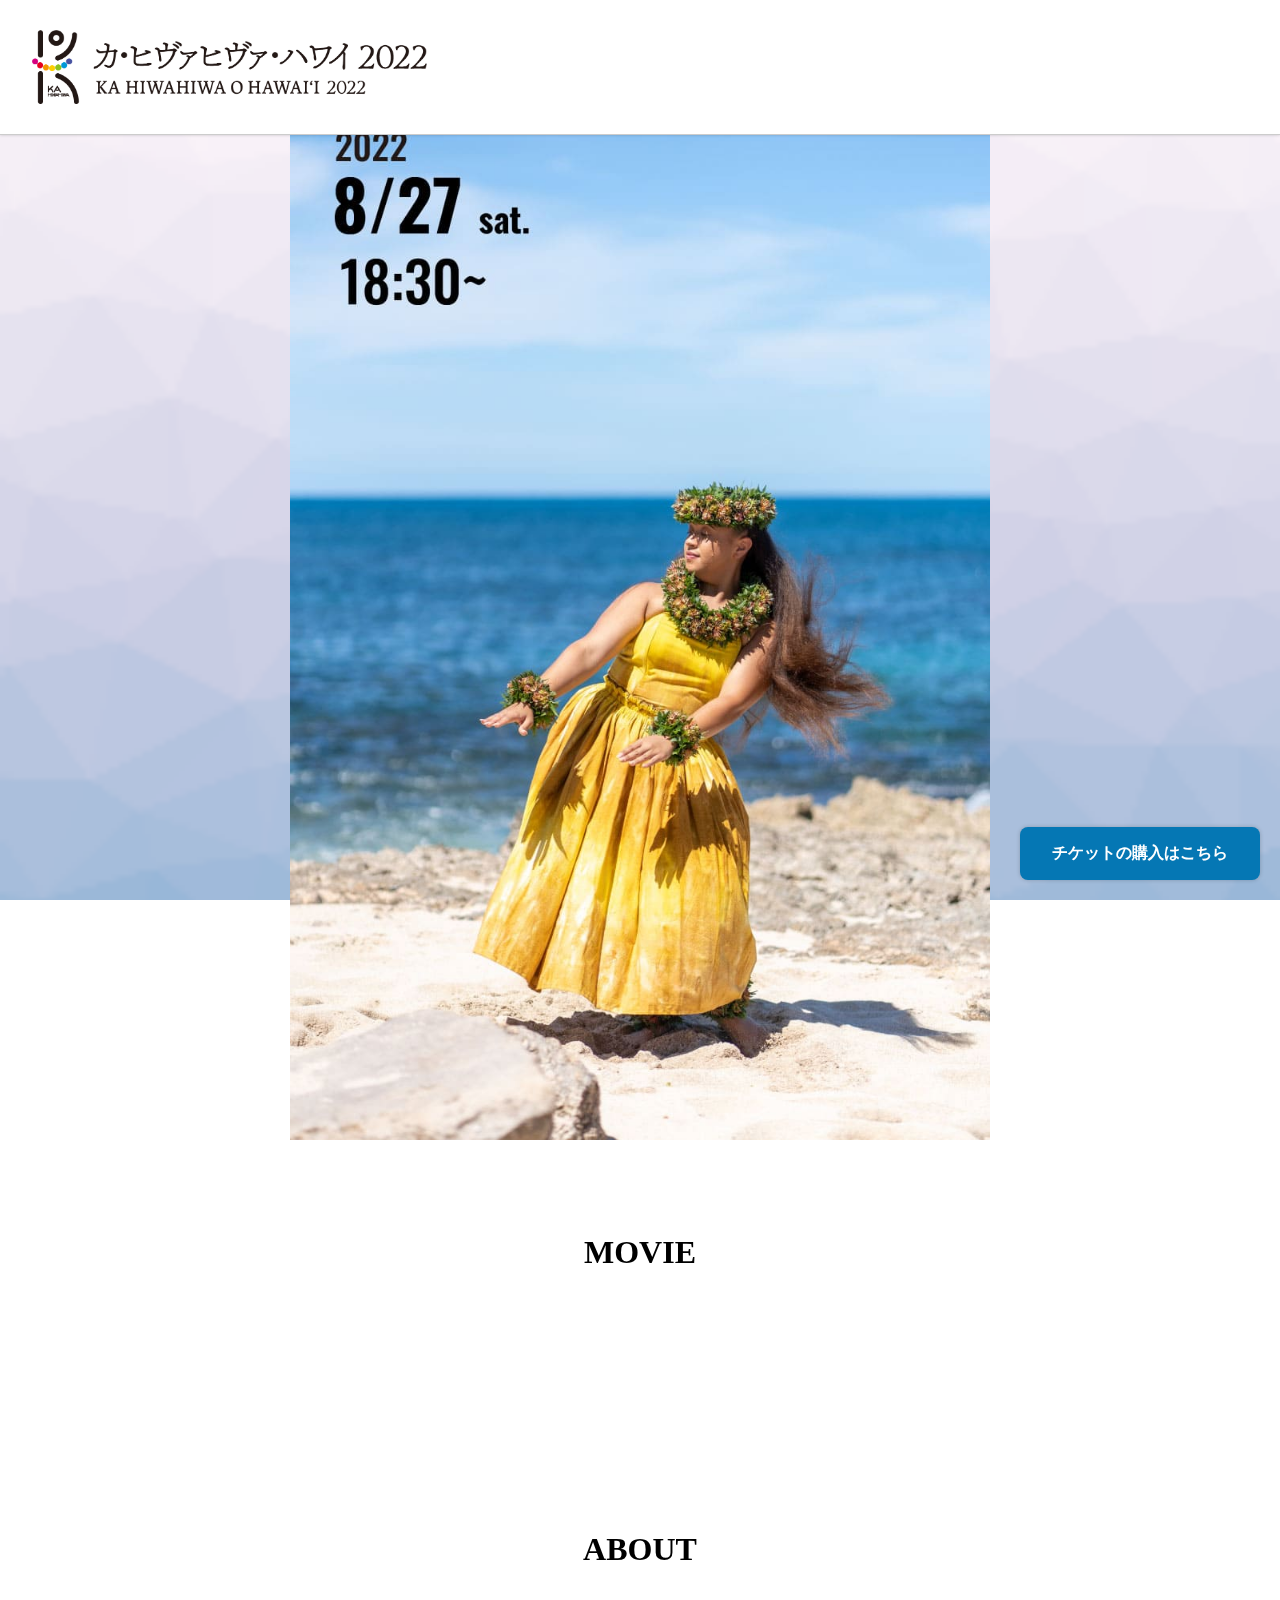
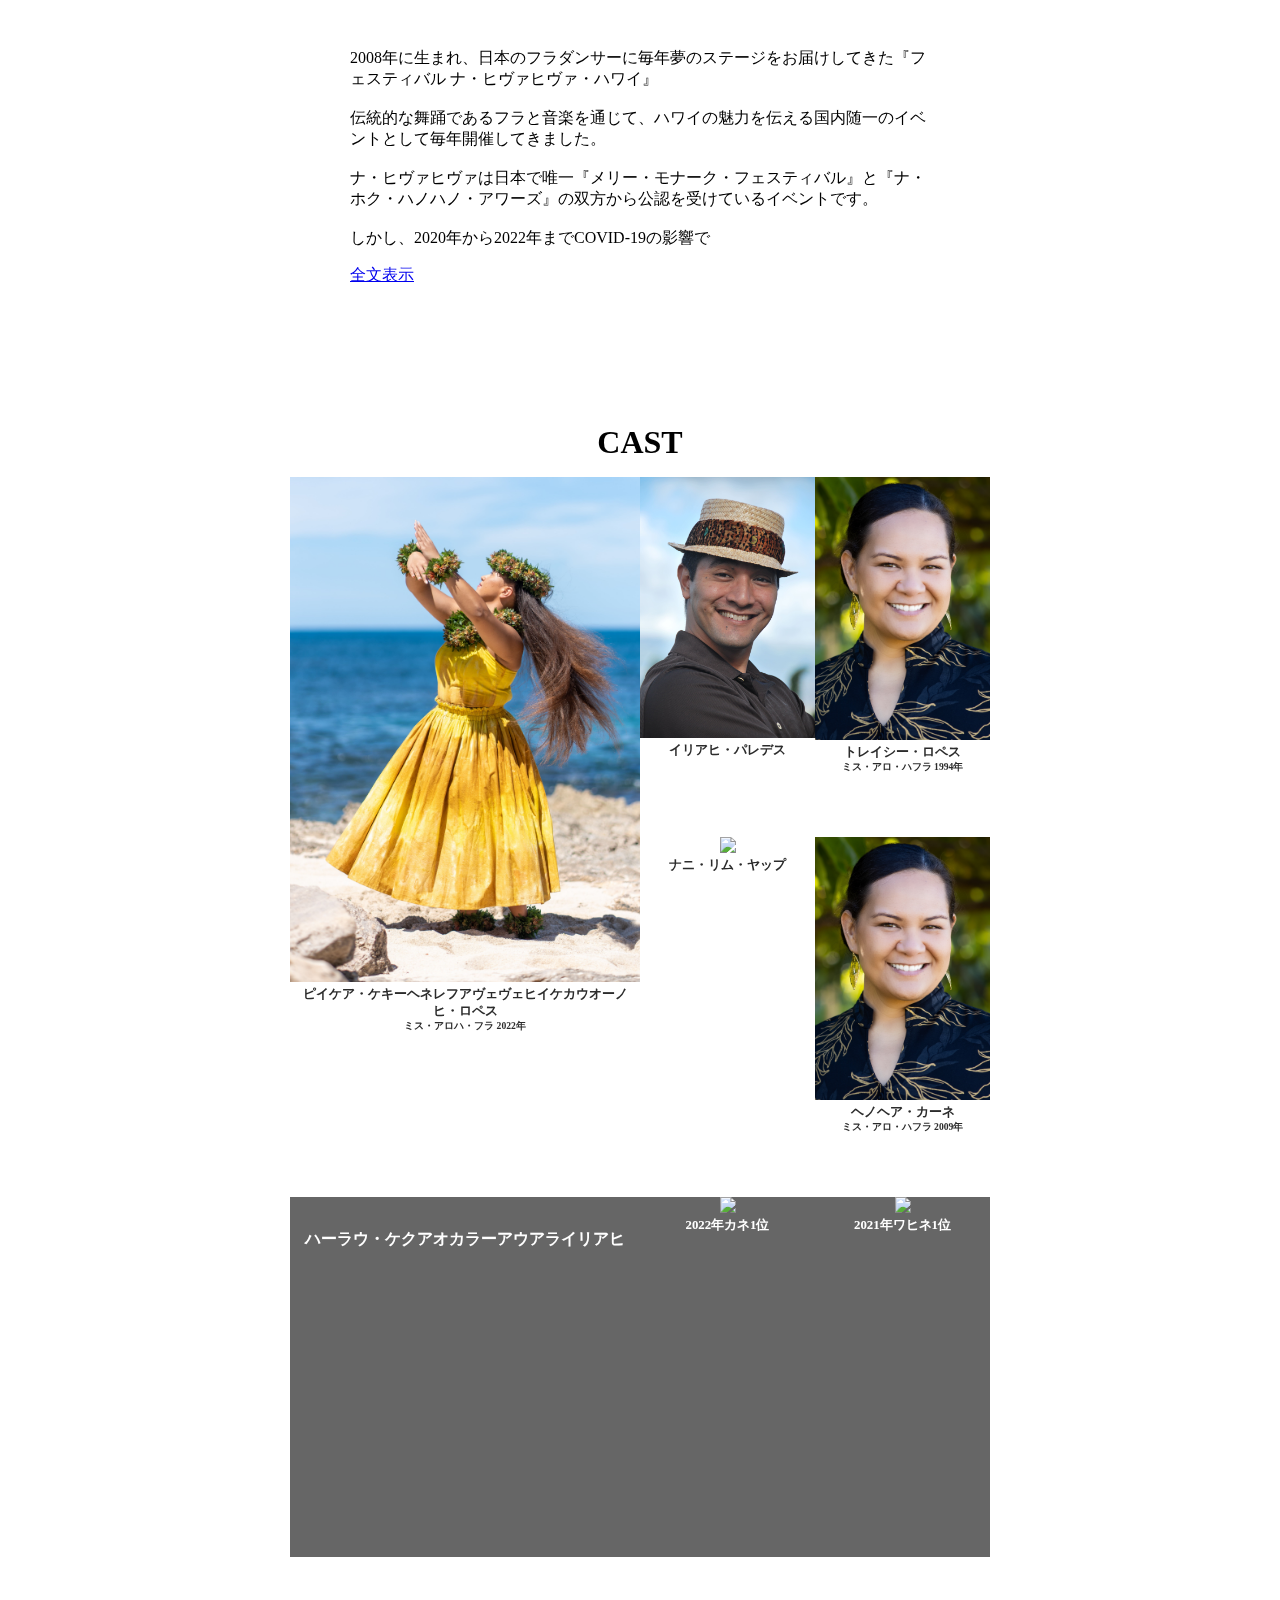
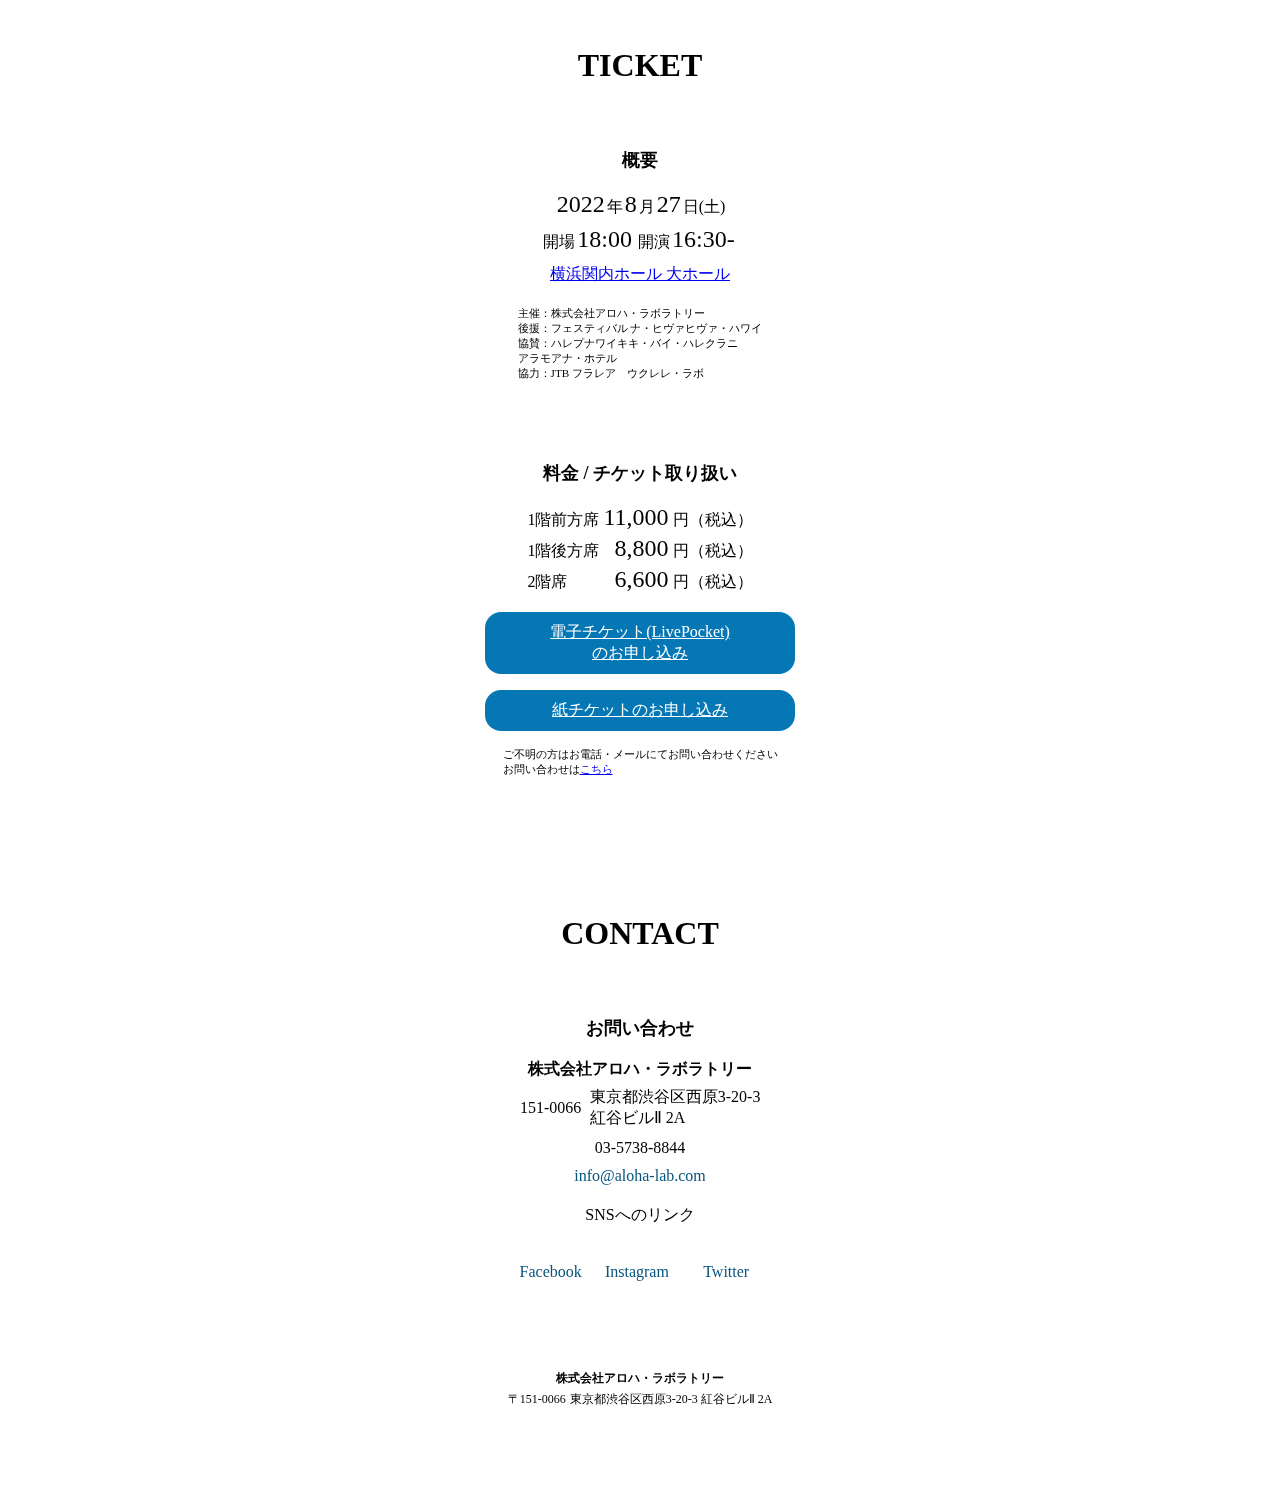
==== kahiwa/index.html @ ab41fb82 "Add files via upload" ====
<!DOCTYPE HTML>
<html>
<head>
  <title>カ・ヒヴァヒヴァ・ハワイ 2022</title>
  <meta charset="utf-8" />
  <meta name="format-detection" content="telephone=no">
  <meta name="viewport" content="width=device-width, initial-scale=1, user-scalable=no" />
  <meta name="description" content="フラファン憧れの『フェスティバル　ナ・ヒヴァヒヴァ・ハワイ』そのコンセプトを引き継いだ一夜限りのスペシャルコンサート我々はそれを「カ・ヒヴァヒヴァ・ハワイ」と呼ぶことにしました">
  <link rel="stylesheet" href="assets/css/main.css" />
  <link rel="stylesheet" href="assets/css/modaal.min.css">
  <link rel="stylesheet" href="https://fonts.googleapis.com/earlyaccess/notosansjp.css"> </head>
<body>
  <header>
    <div class="logo">
      <image src="assets/image/kahiwa-logo.gif">
    </div>
    <div class="hum" id="hum"> <i class="fa-solid fa-bars"></i> </div>
  </header>
  <div id="menu">
    <div class="menu-container move">
      <a href="#main">TOP</a>
    <a href="#section4">MOVIE</a>
    <a href="#section5">ABOUT</a>
    <a href="#section3">CAST</a>
    <a href="#section6">TICKET</a>
    <a href="#section7">CONTACT</a>
  </div>
  </div>
  <main class="main" id="main">
    <div class="ticket-button move"> <a href="#ticket">チケットの購入はこちら</a> </div>
    <section id="section1">
      <image src="assets/image/top.JPG"></image>
    </section>
    <section id="section2">
      <p>フラファン憧れの<br> 『フェスティバル　ナ・ヒヴァヒヴァ・ハワイ』<br> <br> そのコンセプトを引き継いだ<br> 一夜限りのスペシャルコンサート<br> 我々はそれを<br> 「カ・ヒヴァヒヴァ・ハワイ」<br> と呼ぶことにしました</p>
    </section>
    <section id="section4">
      <h3>MOVIE</h3>
      <div> <iframe width="95%" height="100%" margin-left="10px" margin-right="2px" src="https://www.youtube.com/embed/BTP1hJ2UKzE" title="一夜限りのスペシャルコンサート「カ・ヒヴァヒヴァ・ハワイ2022」#shorts" frameborder="0" allow="accelerometer; autoplay; clipboard-write; encrypted-media; gyroscope; picture-in-picture" allowfullscreen></iframe> </div>
    </section>
    <section id="section5">
      <h3>ABOUT</h3>
      <div class="card1">
        <p> 2008年に生まれ、日本のフラダンサーに毎年夢のステージをお届けしてきた『フェスティバル ナ・ヒヴァヒヴァ・ハワイ』<br><br> 伝統的な舞踊であるフラと音楽を通じて、ハワイの魅力を伝える国内随一のイベントとして毎年開催してきました。<br><br> ナ・ヒヴァヒヴァは日本で唯一『メリー・モナーク・フェスティバル』と『ナ・ ホク・ハノハノ・アワーズ』の双方から公認を受けているイベントです。<br><br> しかし、2020年から2022年までCOVID-19の影響で </p> <a href="#inline-5" class="inline-5">全文表示</a>
        <div id="inline-5" style="display:none;">
          <h2>カ・ヒヴァ・ヒヴァ・ハワイ2022</h2>
          <p>2008年に生まれ、日本のフラダンサーに毎年夢のステージをお届けしてきた『フェスティバル ナ・ヒヴァヒヴァ・ハワイ』<br><br> 伝統的な舞踊であるフラと音楽を通じて、ハワイの魅力を伝える国内随一のイベントとして毎年開催してきました。<br><br> ナ・ヒヴァヒヴァは日本で唯一『メリー・モナーク・フェスティバル』と『ナ・ ホク・ハノハノ・アワーズ』の双方から公認を受けているイベントです。<br><br> しかし、2020年から2022年までCOVID-19の影響で中止が決定しました。<br><br> 「このまま日本でハワイの文化を楽しむ機会をなくすわけにはいかない―――」<br><br> そんな想いで、2022年、ナ・ヒヴァヒヴァのコンセプトを引き継いだ一夜限りの スペシャルコンサート「カ・ヒヴァヒヴァ・ハワイ」を開催する運びとなりました。<br><br> “Hiwahiwa”は、ハワイ語で「尊敬されている」「最愛の」「高く評価されている 」といった意味を持ちます。<br><br> ナ・ヒヴァヒヴァでは、“Hiwahiwa“にハワイ語で複数の冠詞を表す”Nā“を合わせ 、これまで6ハーラウと2組のミュージシャンを招聘し、 3日間にわたりステージ をお送りしてきました。 一方カ・ヒヴァヒヴァでは、ハワイ語で単数冠詞として使う“Ka”を合わせ、今年 のミス・アロハ・フラを1名と、 2022年カネ1位・2021年ワヒネ1位のハーラウを 1組、ミュージシャンを1組お呼びし、一夜限りのコンサートをお届けします。<br><br> </p>
        </div>
      </div>
    </section>
    <section id="section3">
      <h3>CAST</h3>
      <div class="grid-guest">
      <div class="img-frame guest0">
        <a href="#inline-0" class="inline-0">
          <image src="assets/image/guest0.jpg"></image>
          <div class="name1">ピイケア・ケキーヘネレフアヴェヴェヒイケカウオーノヒ・ロペス</div>
          <div class="name2">ミス・アロハ・フラ 2022年</div>
        </a>
        <div id="inline-0" style="display:none;">
          <image src="assets/image/guest0.jpg"></image>
          <div class="name1" style="font-size:18px;">ピイケア・ケキーヘネレフアヴェヴェヒイケカウオーノヒ・ロペス
            <div class="name2">ミス・アロハ・フラ 2022年</div>
          </div>
          <p> 「カ・ラー・オーノヒ・マイ・オ・ハエハエ」のクムフラ、トレイシー＆ケアヴェ・ロペスの娘であり、ハワイ語の教育者である両親の娘であることを体現するかのような流暢なハワイ語をメリー・モナーク・フェスティバルで披露。ハワイ語を評価する部門では満点を獲得し、ハワイ語賞も同時受賞。生放送のインタビューでもハワイ語で答える姿が印象に残った人も多いのではないだろうか。 <br><br>両親や自身のルーツに基づいた選曲で、カヒコ・アウアナ共に素晴らしいフラを披露した。 </p>
        </div>
      </div>
      <div class="img-frame">
        <a href="#inline-1" class="inline-1">
          <image src="assets/image/guest1.jpg"></image>
          <div class="name1">イリアヒ・パレデス</div>
          <div class="name2"></div>
        </a>
        <div id="inline-1" style="display:none;">
          <image src="assets/image/guest1.jpg"></image>
          <div class="name1">イリアヒ・パレデス</div>
          <p> パレデス夫妻がマウイ島で立ち上げた「ハーラウ・ケクアオカラーアウアライリアヒ」。夫イリアヒは故オブライアン・エセルの愛弟子で、カネはオブライアン流の力強いフラを踊る。一方、妻ハウナニはケアリイ・レイシェルのアラカイだったこともあり、美しく優雅なフラがベースとなっている。 <br><br>家族全員がケイキフラコンペティションのタイトルホルダーで、夫イリアヒはマスターケイキフラ、妻ハウナニはミスフラオナーケイキ、娘はミスケイキフラ2015、息子はマスターケイキフラ2018に輝いている。そんな夫妻が率いるハーラウということもあり、2004年の開校以降、ケイキの育成に力を入れている。そのダンサーたちが成長し、近年のメリー・モナーク・フェスティバルでの好成績を支えている。 <br><br>今回は2022年にカネ部門1位、2021年にワヒネ部門1位に輝いたダンサーたちが、カネとワヒネ合わせて8名来日。今、大注目のハーラウを日本で見られる貴重なステージである。 </p>
        </div>
      </div>
      <div class="img-frame">
        <a href="#inline-2" class="inline-2">
          <image src="assets/image/guest2.JPG"></image>
          <div class="name1">トレイシー・ロペス</div>
          <div class="name2">ミス・アロ・ハフラ 1994年</div>
          </a>
      <div id="inline-2" style="display:none;">
        <image src="assets/image/guest2.JPG"></image>
        <div class="name1">トレイシー・ロペス
          <div class="name2">ミス・アロ・ハフラ 1994年</div>
        </div>
        <p> ロペス夫妻が2005年に開いたハーラウ「カ・ラー・オーノヒ・マイ・オ・ハエハエ」。妻のトレイシーは有名な歌手キャレン・ケアヴェハワイの娘で、幼少から故オブライエン・エセルに師事し、1994年にはミス・アロハ・フラに選ばれた。大学ではハワイ語を学び、そこで出会ったケアヴェと結婚。夫のケアヴェ・ロペスはハワイ語の教育者で、大学で教鞭をとっており、多くのミュージシャンやクムフラの知識のよりどころとなっている。 <br><br>そんなハワイ語に精通した夫妻が率いるハーラウは、確かなハワイ語の基盤と伝統的なフラスタイルが評価され、これまで何度もメリー・モナーク・フェスティバルでの受賞経験を誇る。2014年にはハーラウ初のミス・アロハ・フラを輩出し、2017年には総合優勝に輝いている。『ナ・ヒヴァヒヴァ・ハワイ』にも幾度となく出演している。 <br><br>今年は二人の娘、ピイケア・ロペスがソリストとしてメリー・モナーク・フェスティバルに出場し、ミス・アロハ・フラ2022の栄光に輝きました。カ・ヒヴァヒヴァ・ハワイが初めてのミス・アロハ・フラとしての来日となり、両親から受け継いだ高いハワイ語能力から生み出されるチャントは必聴。クム　トレイシー＆ケアヴェ・ロペスに師事する日本の生徒たちと一緒に貴重なステージをお送りします。 </p>
      </div>
      </div>
      <div class="img-frame">
        <a href="#inline-3" class="inline-3">
          <image src="assets/image/guest3.jpg"></image>
          <div class="name1">ナニ・リム・ヤップ</div>
          <div class="name2"></div>
      </a>
      <div id="inline-3" style="display:none;">
        <image src="assets/image/guest3.jpg"></image>
        <div class="name1">ナニ・リム・ヤップ</div>
        <div class="name2"></div>
        <p> 姉のレイアロハ・リム・アミナと長く率いてきたハーラウ「ナーレイ・オ・カホロクー」。メリー・モナーク・フェスティバルでもホロクードレスを見にまとい数々のパフォーマンスで聴衆を魅了してきたが、2015年に息子マナオラの名を冠した新しいハーラウ「ハーラウ・マナオラ」を立ち上げる。メリー・モナーク・フェスティバルにカムバックした2016年、ワヒネのカヒコ部門で見事2位に。ナ・ヒヴァヒヴァ・ハワイにも出演経験がある。 <br><br>クムフラとしてだけではなく、有名なハワイアンバンド「ザ・リム・ファミリー」の一員としても活躍しているクム・ナニ。リム・ファミリーは、ナ・ホク・ハノハノ・アワーズで数々の賞を受賞してきたほか、2012年にはナ・ホク・ハノハノ・アワーズを主催している「ハワイ・アカデミー・オブ・レコーディング・アーツ（HARA）」からハワイアン音楽に多大な影響を与えた功労を称えてライフタイム・アチーブメント・アワードも受賞している。 <br><br>フラ、音楽ともに素晴らしい活動を行ってきたクムフラでありミュージシャンでもあるナニ・リム・ヤップ。今回は日本の生徒と一緒にカヒコ・アウアナのステージをお届けする。 </p>
      </div>
      </div>
      <div class="img-frame">
        <a href="#inline-4" class="inline-4">
          <image src="assets/image/guest4.jpg"></image>
          <div class="name1">ヘノヘア・カーネ</div>
          <div class="name2">ミス・アロ・ハフラ 2009年</div>
      </a>
      <div id="inline-4" style="display:none;">
        <image src="assets/image/guest4.jpg"></image>
        <div class="name1">ヘノヘア・カーネ
          <div class="name2">ミス・アロ・ハフラ 2009年</div>
        </div>
        <p> ミュージシャンとして世界的に有名なケアリイ・レイシェル。2009年に初めてメリー・モナーク・フェスティバルに出場したケアリイのハーラウ「ハーラウ・ケアラオカマイレ」は、それから3年連続で出場し、2人のミス・アロハ・フラを輩出。 <br><br>ケアラオカマイレ初のミス・アロハ・フラとなったのが、2009年に出場したチェリッサ・ヘノヘアナープアイカヴァオケレ・カーネである。その後もハーラウの中心で活躍してきた彼女は、2020年8月にクム　ケアリイからウニキを受け、ハーラウを継承した。 <br><br>現在は結婚して3児の母として子育てをしながら、カメハメハ・スクールのマウイ校で教師としても活躍中。ハワイ語とハワイ文化を後世に伝えることが自身のクレアナ（責任）ととらえ、ハワイ語やフラのレッスンを通じて次世代の育成に力を入れている。 <br><br>日本でもクム　ケアリイのスタイルを学べるよう、「ハーラウ・ケアラオカマイレJAPAN」が開講されており、今回は日本の生徒たちとのスペシャルステージをお届けする。 </p>
      </div>
      </div>
      <h4>ハーラウ・ケクアオカラーアウアライリアヒ</h4>
      <div class="img-frame u2">
        <a href="assets/image/Kane.jpg" class="image-1">
          <image src="assets/image/Kane.jpg"></image>
          <div class="name1">2022年カネ1位</div>
          <div class="name2"></div>
          </a>
      </div>
      <div class="img-frame u2">
        <a href="assets/image/Wahine.jpg" class="image-2">
          <image src="assets/image/Wahine.jpg"></image>
          <div class="name1">2021年ワヒネ1位</div>
          <div class="name2"></div>
        </a>
      </div>
    </section>
    <section id="section6">
      <h3>TICKET</h3>
      <div class="card">
        <h4>概要</h4>
        <div class="gaiyou1">
          <div><span>2022</span>年<span>8</span>月<span>27</span>日(土)</div>
          <div>開場<span>18:00</span> 開演<span>16:30-</span></div>
          <div><a href="https://goo.gl/maps/o4xx4JHGFodyCTcj7">横浜関内ホール 大ホール</a></div>
        </div>
        <div class="gaiyou2" id="ticket">
          <div>主催：株式会社アロハ・ラボラトリー<br> 後援：フェスティバル ナ・ヒヴァヒヴァ・ハワイ<br> 協賛：ハレプナワイキキ・バイ・ハレクラニ<br>アラモアナ・ホテル<br> 協力：JTB フラレア　ウクレレ・ラボ </div>
        </div>
      </div>
      <div class="card">
        <h4>料金 / チケット取り扱い</h4>
        <table class="ticet-table">
          <tr>
            <td>1階前方席</td>
            <td>11,000</td>
            <td>円（税込）</td>
          </tr>
          <tr>
            <td>1階後方席</td>
            <td>8,800</td>
            <td>円（税込）</td>
          </tr>
          <tr>
            <td>2階席</td>
            <td>6,600</td>
            <td>円（税込）</td>
          </tr>
        </table>
        <div class="button003"> <a href="//t.livepocket.jp/e/kahiwa2022">電子チケット(LivePocket)<br>のお申し込み</a> </div>
        <div class="button003"> <a href="https://forms.gle/NgrTXV83oKqi4dLr9">紙チケットのお申し込み</a> </div>
        <div class="ticket-syousai">ご不明の方はお電話・メールにてお問い合わせください<br> お問い合わせは<a href="#contact">こちら</a><br> </div>
      </div>
    </section>
    <section id="section7">
      <h3>CONTACT</h3>
      <div class="card">
        <h4>お問い合わせ</h4>
        <table class="info-table">
          <th colspan="3"> 株式会社アロハ・ラボラトリー </th>
          <tr>
            <td>151-0066</td>
            <td colspan="2" style="text-align:left;">東京都渋谷区西原3-20-3<br>紅谷ビルⅡ 2A</td>
          </tr>
          <tr>
            <td colspan="3">03-5738-8844</td>
          </tr>
          <tr>
            <td colspan="3"><a href="mailto:info&#64;aloha-lab.com">info@aloha-lab.com</a></td>
          </tr>
          <tr>
            <td colspan="3"></td>
          </tr>
          <tr>
            <td colspan="3">SNSへのリンク</td>
          </tr>
          <tr>
            <td><a href="https://www.facebook.com/nahiwa/"><i class="fa-brands fa-facebook bigger"></i><br>Facebook</a></td>
            <td><a href="https://www.instagram.com/nahiwahawaii/"><i class="fa-brands fa-instagram bigger"></i><br>Instagram</a></td>
            <td><a href="https://twitter.com/nahiwahiwa"><i class="fa-brands fa-twitter bigger"></i><br>Twitter</a></td>
          </tr>
        </table>
      </div>
    </section>
  </main>
  <footer>
    <table>
      <th colspan="3">株式会社アロハ・ラボラトリー</th>
      <tr>
        <td colspan="1">〒151-0066</td>
        <td colspan="2">東京都渋谷区西原3-20-3 紅谷ビルⅡ 2A</td>
      </tr>
      </div>
  </footer>
  <script src="https://code.jquery.com/jquery-3.5.1.min.js"></script>
  <script src="https://kit.fontawesome.com/8879e6cf37.js" crossorigin="anonymous"></script>
  <script src="assets/js/modaal.min.js" type="text/javascript"></script>
  <script src="assets/js/main.js"></script>
</body>
</html>
---- kahiwa/assets/css/main.css ----
.visi{
	display:block !important;
	position: fixed;
	opacity:1 !important;
	top:0;
	left:0;
	width: 100vw;
	height:100vh;
	box-sizing: border-box;
	margin:10vh 0 0;
	background-color:rgba(0, 0, 0, .6);
	z-index:3;
	animation-name: menu-open ;
	animation-duration: .4s;
}

@keyframes menu-open{
	0%{
		opacity: 0;
		transform: translate(0, -30px);
		transform:scale(1.01);
	}
	100%{
	}
}
.menu-container{
	width:100%;
	height:auto;
	background-color: #fff;
	padding:8px 0;
}
#menu{
	display:none;
	opacity:0;
}
.visi a{
	box-sizing: border-box;
	display: block;
	width:calc(100% - 32px);
	padding:14px 16px;
	font-size:18px;
	text-decoration: none;
	color: #000000;
	font-weight: 600;
	margin:0 16px;
	box-sizing: border-box;
}
.visi a:nth-child(n+2){
	border-top:1px solid #eee;
}
body{
	margin: 0;
	padding: 0;
	font-size: 14px;
	font-family:'Noto Sans JP';
	width:100%;
	overflow-x: hidden;
}
header{
	position: fixed;
	top:0;
	width:100%;
	padding:0 32px;
	background-color: #fff;
	box-sizing: border-box;
	display: flex;
	align-items: center;
	justify-content: space-between;
	box-shadow:  0px 0px 3px 0px rgba(0,0,0,0.2);
	z-index: 4;
	border-bottom:1px solid rgba(0, 0, 0, .2);
	height:10vh;
}
.logo{
	height:55%;
}
.logo img{
	max-width:100%;
	max-height: 100%;
}
.hum{
	font-size:3.5vh;
}
.main:before{
    position:fixed;
    top:0;
    left:0;
    z-index:-1;
    width:100%;
    height:100vh;
    background:url("bg.png") no-repeat;
    -webkit-background-size:cover;
    background-size:cover;
    content:"";
}
div{
	overflow:hidden;
	box-sizing: border-box;
}
section{
	overflow: hidden;
}
h3{
	width:100%;
	text-align: center;
	font-size: 32px;
	margin:0;
	padding:10vh 0 16px;
}
main{
	padding-top:10vh;
}
#section1{
	width:100%;
	height:90vh;
}
#section1 img{
	width:100%;
}
#section2{
	position: fixed;
	display: table;
	top:-1000vh;
	left:0;
	width:0;
	height:0;
	opacity:0;
	background-color: #EBEBEB;
	animation-name: opening ;
	animation-duration: 5s;
	z-index:10;
}
#section2 p{
	height:100%;
	text-align: center;
	vertical-align: middle;
	font-size:16px;
	display:table-cell;
}

#section4 div{
	width: 100%;
	height:80%;
	padding-left: 10px;
	padding-right: 2px;
	text-align: center;
}

@keyframes opening{
	0%{
		background-color: #EBEBEB;
		top:0;
		opacity:1;
		width:100vw;
		height:100vh;
		color:#00000000;
	}
	20%{
		top:0;
		opacity:1;
		width:100vw;
		height:100vh;
		color:#00000000;

	}
	60%{
		top:0;
		opacity:1;
		width:100vw;
		height:100vh;
		color:#000000;
	}
	70%{
		top:0;
		opacity:1;
		width:100vw;
		height:100vh;
		color:#000000;
	}
	100%{
		background-color: #EBEBEB;
		top:0;
		opacity:0;
		width:100vw;
		height:100vh;
	}
}
#section3{
	width:100%;
	margin:auto;
}
.grid-guest{
	display: grid;
	grid-template-columns: 50% 50%;
}
.guest0{
	grid-column-start: 1;
	grid-column-end: 3;
}
#section3 h4{
	grid-column-start: 1;
	grid-column-end: 3;
	text-align: center;
	background: rgba(0,0,0,.6);
	color:#fff;
	font-size:1.2rempx;
	margin:0;
	padding:32px 0 8px;
}
#section3 .img-frame{
	width:100%;
	text-align: center;
	min-height:40vh;
	padding:0 0 32px;
	background-color: rgba(255, 255, 255, .6);
	overflow: hidden;
}
.u2 {
	background-color: rgba(0,0,0, .6) !important;
}
.u2 .name1{
	
	color:#FFF !important;
}
.guest0{
	width:100%;
}
#section3 img{
	width:100%;
	height:65vw;
	object-fit:cover ;
	object-position: 50% 0;
}
.img-frame .name1{
	padding:0 8px;
	font-size:.8rem;
}
.img-frame .name2{
	font-size:.6rem;
}
#section3 .img-frame , #section3 .img-frame a{
	text-decoration: none;
	color:#2c2c2c;
	font-weight: 600;
}
.modaal-container{
	background-color: #EBEBEB !important;
}
.modaal-container img{
	width:calc(100% + 60px);
	position: relative;
	margin-top:-30px;
	margin-left:-30px;
}
.modaal-container .name1{
	position: relative;
	width:calc(100% + 60px);
	height:200px;
	padding:124px 32px 0;
	text-align: right;
	background:linear-gradient(to bottom, #ffffff00, rgba(0, 0, 0, 1));
	margin-left:-30px;
	margin-top: -200px;
	color: #FFF;
	overflow: hidden;
	font-size: 32px;
	font-weight: bold;
}
.modaal-container .name2{
	font-size:.8rem;
}
.modaal-container p{
	margin-top:32px;
	line-height: 1.8rem;
}

.button003{
	margin:16px auto; 
	z-index: 1;
}
.button003 a {
    background: #0577B4;
    border-radius: 16px;
    display: flex;
    justify-content: space-around;
    align-items: center;
    margin: 0 auto;
    max-width: 260px;
    padding: 10px 25px;
    color: #ffffff;
    transition: 0.3s ease-in-out;
    font-weight: 500;
	text-align: center;
}
.button003 a:hover {
    background: #313131;
    color: #FFF;
}
.ticket-button{
	position: fixed;
	background-color: #0577B4;
	bottom:20px;
	right:20px;
	border-radius: 8px;
	box-shadow:  0px 0px 4px 0px rgba(0,0,0,0.2);
	z-index:2;
}
.ticket-button a{
	display: inline-block;
	padding:16px 32px; 
	color: #ffffff;
	font-weight:bold;
	text-decoration: none;
}


#section6{
	height:auto;
}
.card{
	width:85%;
	height:auto;
	margin:16px auto;
	padding:32px;
	border-radius: 32px;
	background-color:rgba(255, 255, 255, 0.6);
}
.hid{
	display:none;
}
.card1{
	width:92%;
	height:auto;
	margin:16px auto;
	padding:32px;
	border-radius: 32px;
	background-color:rgba(255, 255, 255, 0.6);
}
#more-button, #close-button{
	width:50%;
	padding:10px 25px;
	text-align: center;
	margin:8px auto;
	background-color: #0577B4;
	color:white;
	border-radius: 16px;
	text-decoration: underline;
	font-weight: bold;
}
.card h4{
	text-align: center;
	margin:0 0 16px 0;
	font-size:18px;
}
.gaiyou1{
	text-align: center;
	font-size:16px;
	margin:16px 0;
	line-height: 32px;
}
.gaiyou1 span{
	font-size:1.5rem;
	padding:0 2px;
}
.gaiyou2{
	margin:0 auto;
	width:fit-content;
	display:block;
	font-size:0.7rem;
}
.card table{
	margin:16px auto;
}
.ticet-table tr td:nth-of-type(2){
	font-size: 1.5rem;
	text-align: right;
}
td{
	vertical-align: bottom;
}
.ticket-syousai{
	margin:0 auto;
	width:fit-content;
	display:block;
	font-size:0.7rem;
}
.info-table tr td{
	padding:4px 3px;
} 
.info-table tr td{
	text-align: center;
	vertical-align: middle;
}
.info-table a{
	color:#07547e;
	text-decoration: none;
}
footer{
	width: 100vw;
	font-size: 12px;
	padding:16px 16px 80px;
	box-sizing: border-box;
	text-align: center;
	background-color: rgba(255, 255, 255, .6);
}
footer table{
	margin:auto;
}
.bigger{
	font-size:1.5rem;
}
@media screen and (min-width:700px) {
	header{
		height:15vh;
	}
	main{
		max-width:700px;
		margin:auto;
		font-size:16px;
	}
	#section3 img {
    height: auto;
	}
	.grid-guest{
		grid-template-columns:25% 25% 25% 25%;
	}
	.guest0{
		grid-row-start: 1;
		grid-row-end: 3;
	}
	#section1{
		height:auto;
	}
	.modaal-container{
		max-width:600px !important;
		margin:auto !important;
	}
	
}
---- kahiwa/assets/css/modaal.min.css ----
/*!
	Modaal - accessible modals - v0.4.4
	by Humaan, for all humans.
	http://humaan.com
 */.modaal-noscroll{overflow:hidden}.modaal-accessible-hide{position:absolute!important;clip:rect(1px 1px 1px 1px);clip:rect(1px,1px,1px,1px);padding:0!important;border:0!important;height:1px!important;width:1px!important;overflow:hidden}.modaal-overlay{position:fixed;top:0;left:0;width:100%;height:100%;z-index:999;opacity:0}.modaal-wrapper{display:block;position:fixed;top:0;left:0;width:100%;height:100%;z-index:9999;overflow:auto;opacity:1;box-sizing:border-box;-webkit-overflow-scrolling:touch;-webkit-transition:all .3s ease-in-out;transition:all .3s ease-in-out}.modaal-wrapper *{box-sizing:border-box;-webkit-font-smoothing:antialiased;-moz-osx-font-smoothing:grayscale;-webkit-backface-visibility:hidden}.modaal-wrapper .modaal-close{border:none;background:0 0;padding:0;-webkit-appearance:none}.modaal-wrapper.modaal-start_none{display:none;opacity:1}.modaal-wrapper.modaal-start_fade{opacity:0}.modaal-wrapper [tabindex="0"]{outline:0!important}.modaal-wrapper.modaal-fullscreen{overflow:hidden}.modaal-outer-wrapper{display:table;position:relative;width:100%;height:100%}.modaal-fullscreen .modaal-outer-wrapper{display:block}.modaal-inner-wrapper{display:table-cell;width:100%;height:100%;position:relative;vertical-align:middle;text-align:center;padding:80px 25px}.modaal-fullscreen .modaal-inner-wrapper{padding:0;display:block;vertical-align:top}.modaal-container{position:relative;display:inline-block;width:100%;margin:auto;text-align:left;color:#000;max-width:1000px;border-radius:0;background:#fff;box-shadow:0 4px 15px rgba(0,0,0,.2);cursor:auto}.modaal-container.is_loading{height:100px;width:100px;overflow:hidden}.modaal-fullscreen .modaal-container{max-width:none;height:100%;overflow:auto}.modaal-close{position:fixed;right:20px;top:20px;color:#fff;cursor:pointer;opacity:1;width:50px;height:50px;background:rgba(0,0,0,0);border-radius:100%;-webkit-transition:all .2s ease-in-out;transition:all .2s ease-in-out}.modaal-close:focus,.modaal-close:hover{outline:0;background:#fff}.modaal-close:focus:after,.modaal-close:focus:before,.modaal-close:hover:after,.modaal-close:hover:before{background:#b93d0c}.modaal-close span{position:absolute!important;clip:rect(1px 1px 1px 1px);clip:rect(1px,1px,1px,1px);padding:0!important;border:0!important;height:1px!important;width:1px!important;overflow:hidden}.modaal-close:after,.modaal-close:before{display:block;content:" ";position:absolute;top:14px;left:23px;width:4px;height:22px;border-radius:4px;background:#fff;-webkit-transition:background .2s ease-in-out;transition:background .2s ease-in-out}.modaal-close:before{-webkit-transform:rotate(-45deg);-ms-transform:rotate(-45deg);transform:rotate(-45deg)}.modaal-close:after{-webkit-transform:rotate(45deg);-ms-transform:rotate(45deg);transform:rotate(45deg)}.modaal-fullscreen .modaal-close{background:#afb7bc;right:10px;top:10px}.modaal-content-container{padding:30px}.modaal-confirm-wrap{padding:30px 0 0;text-align:center;font-size:0}.modaal-confirm-btn{font-size:14px;display:inline-block;margin:0 10px;vertical-align:middle;cursor:pointer;border:none;background:0 0}.modaal-confirm-btn.modaal-ok{padding:10px 15px;color:#fff;background:#555;border-radius:3px;-webkit-transition:background .2s ease-in-out;transition:background .2s ease-in-out}.modaal-confirm-btn.modaal-ok:hover{background:#2f2f2f}.modaal-confirm-btn.modaal-cancel{text-decoration:underline}.modaal-confirm-btn.modaal-cancel:hover{text-decoration:none;color:#2f2f2f}.modaal-instagram .modaal-container{width:auto;background:0 0;box-shadow:none!important}.modaal-instagram .modaal-content-container{padding:0;background:0 0}.modaal-instagram .modaal-content-container>blockquote{width:1px!important;height:1px!important;opacity:0!important}.modaal-instagram iframe{opacity:0;margin:-6px!important;border-radius:0!important;width:1000px!important;max-width:800px!important;box-shadow:none!important;-webkit-animation:instaReveal 1s linear forwards;animation:instaReveal 1s linear forwards}.modaal-image .modaal-inner-wrapper{padding-left:140px;padding-right:140px}.modaal-image .modaal-container{width:auto;max-width:100%}.modaal-gallery-wrap{position:relative;color:#fff}.modaal-gallery-item{display:none}.modaal-gallery-item img{display:block}.modaal-gallery-item.is_active{display:block}.modaal-gallery-label{position:absolute;left:0;width:100%;margin:20px 0 0;font-size:18px;text-align:center;color:#fff}.modaal-gallery-label:focus{outline:0}.modaal-gallery-control{position:absolute;top:50%;-webkit-transform:translateY(-50%);-ms-transform:translateY(-50%);transform:translateY(-50%);opacity:1;cursor:pointer;color:#fff;width:50px;height:50px;background:rgba(0,0,0,0);border:none;border-radius:100%;-webkit-transition:all .2s ease-in-out;transition:all .2s ease-in-out}.modaal-gallery-control.is_hidden{opacity:0;cursor:default}.modaal-gallery-control:focus,.modaal-gallery-control:hover{outline:0;background:#fff}.modaal-gallery-control:focus:after,.modaal-gallery-control:focus:before,.modaal-gallery-control:hover:after,.modaal-gallery-control:hover:before{background:#afb7bc}.modaal-gallery-control span{position:absolute!important;clip:rect(1px 1px 1px 1px);clip:rect(1px,1px,1px,1px);padding:0!important;border:0!important;height:1px!important;width:1px!important;overflow:hidden}.modaal-gallery-control:after,.modaal-gallery-control:before{display:block;content:" ";position:absolute;top:16px;left:25px;width:4px;height:18px;border-radius:4px;background:#fff;-webkit-transition:background .2s ease-in-out;transition:background .2s ease-in-out}.modaal-gallery-control:before{margin:-5px 0 0;-webkit-transform:rotate(-45deg);-ms-transform:rotate(-45deg);transform:rotate(-45deg)}.modaal-gallery-control:after{margin:5px 0 0;-webkit-transform:rotate(45deg);-ms-transform:rotate(45deg);transform:rotate(45deg)}.modaal-gallery-next-inner{left:100%;margin-left:40px}.modaal-gallery-next-outer{right:45px}.modaal-gallery-prev:after,.modaal-gallery-prev:before{left:22px}.modaal-gallery-prev:before{margin:5px 0 0;-webkit-transform:rotate(-45deg);-ms-transform:rotate(-45deg);transform:rotate(-45deg)}.modaal-gallery-prev:after{margin:-5px 0 0;-webkit-transform:rotate(45deg);-ms-transform:rotate(45deg);transform:rotate(45deg)}.modaal-gallery-prev-inner{right:100%;margin-right:40px}.modaal-gallery-prev-outer{left:45px}.modaal-video-wrap{margin:auto 50px;position:relative}.modaal-video-container{position:relative;padding-bottom:56.25%;height:0;overflow:hidden;max-width:100%;box-shadow:0 0 10px rgba(0,0,0,.3);background:#000;max-width:1300px;margin-left:auto;margin-right:auto}.modaal-video-container embed,.modaal-video-container iframe,.modaal-video-container object{position:absolute;top:0;left:0;width:100%;height:100%}.modaal-iframe .modaal-content{width:100%;height:100%}.modaal-iframe-elem{width:100%;height:100%;display:block}.modaal-loading-spinner{background:0 0;position:absolute;width:200px;height:200px;top:50%;left:50%;margin:-100px 0 0 -100px;-webkit-transform:scale(.25);-ms-transform:scale(.25);transform:scale(.25)}.modaal-loading-spinner>div{width:24px;height:24px;margin-left:4px;margin-top:4px;position:absolute}.modaal-loading-spinner>div>div{width:100%;height:100%;border-radius:15px;background:#fff}.modaal-loading-spinner>div:nth-of-type(1)>div{-webkit-animation:modaal-loading-spinner 1s linear infinite;animation:modaal-loading-spinner 1s linear infinite;-webkit-animation-delay:0s;animation-delay:0s}.modaal-loading-spinner>div:nth-of-type(2)>div,.modaal-loading-spinner>div:nth-of-type(3)>div{-ms-animation:modaal-loading-spinner 1s linear infinite;-moz-animation:modaal-loading-spinner 1s linear infinite;-webkit-animation:modaal-loading-spinner 1s linear infinite;-o-animation:modaal-loading-spinner 1s linear infinite}.modaal-loading-spinner>div:nth-of-type(1){-ms-transform:translate(84px,84px) rotate(45deg) translate(70px,0);-webkit-transform:translate(84px,84px) rotate(45deg) translate(70px,0);transform:translate(84px,84px) rotate(45deg) translate(70px,0)}.modaal-loading-spinner>div:nth-of-type(2)>div{-webkit-animation:modaal-loading-spinner 1s linear infinite;animation:modaal-loading-spinner 1s linear infinite;-webkit-animation-delay:.12s;animation-delay:.12s}.modaal-loading-spinner>div:nth-of-type(2){-ms-transform:translate(84px,84px) rotate(90deg) translate(70px,0);-webkit-transform:translate(84px,84px) rotate(90deg) translate(70px,0);transform:translate(84px,84px) rotate(90deg) translate(70px,0)}.modaal-loading-spinner>div:nth-of-type(3)>div{-webkit-animation:modaal-loading-spinner 1s linear infinite;animation:modaal-loading-spinner 1s linear infinite;-webkit-animation-delay:.25s;animation-delay:.25s}.modaal-loading-spinner>div:nth-of-type(4)>div,.modaal-loading-spinner>div:nth-of-type(5)>div{-ms-animation:modaal-loading-spinner 1s linear infinite;-moz-animation:modaal-loading-spinner 1s linear infinite;-webkit-animation:modaal-loading-spinner 1s linear infinite;-o-animation:modaal-loading-spinner 1s linear infinite}.modaal-loading-spinner>div:nth-of-type(3){-ms-transform:translate(84px,84px) rotate(135deg) translate(70px,0);-webkit-transform:translate(84px,84px) rotate(135deg) translate(70px,0);transform:translate(84px,84px) rotate(135deg) translate(70px,0)}.modaal-loading-spinner>div:nth-of-type(4)>div{-webkit-animation:modaal-loading-spinner 1s linear infinite;animation:modaal-loading-spinner 1s linear infinite;-webkit-animation-delay:.37s;animation-delay:.37s}.modaal-loading-spinner>div:nth-of-type(4){-ms-transform:translate(84px,84px) rotate(180deg) translate(70px,0);-webkit-transform:translate(84px,84px) rotate(180deg) translate(70px,0);transform:translate(84px,84px) rotate(180deg) translate(70px,0)}.modaal-loading-spinner>div:nth-of-type(5)>div{-webkit-animation:modaal-loading-spinner 1s linear infinite;animation:modaal-loading-spinner 1s linear infinite;-webkit-animation-delay:.5s;animation-delay:.5s}.modaal-loading-spinner>div:nth-of-type(6)>div,.modaal-loading-spinner>div:nth-of-type(7)>div{-ms-animation:modaal-loading-spinner 1s linear infinite;-moz-animation:modaal-loading-spinner 1s linear infinite;-webkit-animation:modaal-loading-spinner 1s linear infinite;-o-animation:modaal-loading-spinner 1s linear infinite}.modaal-loading-spinner>div:nth-of-type(5){-ms-transform:translate(84px,84px) rotate(225deg) translate(70px,0);-webkit-transform:translate(84px,84px) rotate(225deg) translate(70px,0);transform:translate(84px,84px) rotate(225deg) translate(70px,0)}.modaal-loading-spinner>div:nth-of-type(6)>div{-webkit-animation:modaal-loading-spinner 1s linear infinite;animation:modaal-loading-spinner 1s linear infinite;-webkit-animation-delay:.62s;animation-delay:.62s}.modaal-loading-spinner>div:nth-of-type(6){-ms-transform:translate(84px,84px) rotate(270deg) translate(70px,0);-webkit-transform:translate(84px,84px) rotate(270deg) translate(70px,0);transform:translate(84px,84px) rotate(270deg) translate(70px,0)}.modaal-loading-spinner>div:nth-of-type(7)>div{-webkit-animation:modaal-loading-spinner 1s linear infinite;animation:modaal-loading-spinner 1s linear infinite;-webkit-animation-delay:.75s;animation-delay:.75s}.modaal-loading-spinner>div:nth-of-type(7){-ms-transform:translate(84px,84px) rotate(315deg) translate(70px,0);-webkit-transform:translate(84px,84px) rotate(315deg) translate(70px,0);transform:translate(84px,84px) rotate(315deg) translate(70px,0)}.modaal-loading-spinner>div:nth-of-type(8)>div{-webkit-animation:modaal-loading-spinner 1s linear infinite;animation:modaal-loading-spinner 1s linear infinite;-webkit-animation-delay:.87s;animation-delay:.87s}.modaal-loading-spinner>div:nth-of-type(8){-ms-transform:translate(84px,84px) rotate(360deg) translate(70px,0);-webkit-transform:translate(84px,84px) rotate(360deg) translate(70px,0);transform:translate(84px,84px) rotate(360deg) translate(70px,0)}@media only screen and (min-width:1400px){.modaal-video-container{padding-bottom:0;height:731px}}@media only screen and (max-width:1140px){.modaal-image .modaal-inner-wrapper{padding-left:25px;padding-right:25px}.modaal-gallery-control{top:auto;bottom:20px;-webkit-transform:none;-ms-transform:none;transform:none;background:rgba(0,0,0,.7)}.modaal-gallery-control:after,.modaal-gallery-control:before{background:#fff}.modaal-gallery-next{left:auto;right:20px}.modaal-gallery-prev{left:20px;right:auto}}@media screen and (max-width:900px){.modaal-instagram iframe{width:500px!important}}@media only screen and (max-width:600px){.modaal-instagram iframe{width:280px!important}}@media screen and (max-height:1100px){.modaal-instagram iframe{width:700px!important}}@media screen and (max-height:1000px){.modaal-inner-wrapper{padding-top:60px;padding-bottom:60px}.modaal-instagram iframe{width:600px!important}}@media screen and (max-height:900px){.modaal-instagram iframe{width:500px!important}.modaal-video-container{max-width:900px;max-height:510px}}@media only screen and (max-height:820px){.modaal-gallery-label{display:none}}@keyframes instaReveal{0%{opacity:0}100%{opacity:1}}@-webkit-keyframes instaReveal{0%{opacity:0}100%{opacity:1}}@-webkit-keyframes modaal-loading-spinner{0%{opacity:1;-ms-transform:scale(1.5);-webkit-transform:scale(1.5);transform:scale(1.5)}100%{opacity:.1;-ms-transform:scale(1);-webkit-transform:scale(1);transform:scale(1)}}@keyframes modaal-loading-spinner{0%{opacity:1;-ms-transform:scale(1.5);-webkit-transform:scale(1.5);transform:scale(1.5)}100%{opacity:.1;-ms-transform:scale(1);-webkit-transform:scale(1);transform:scale(1)}}
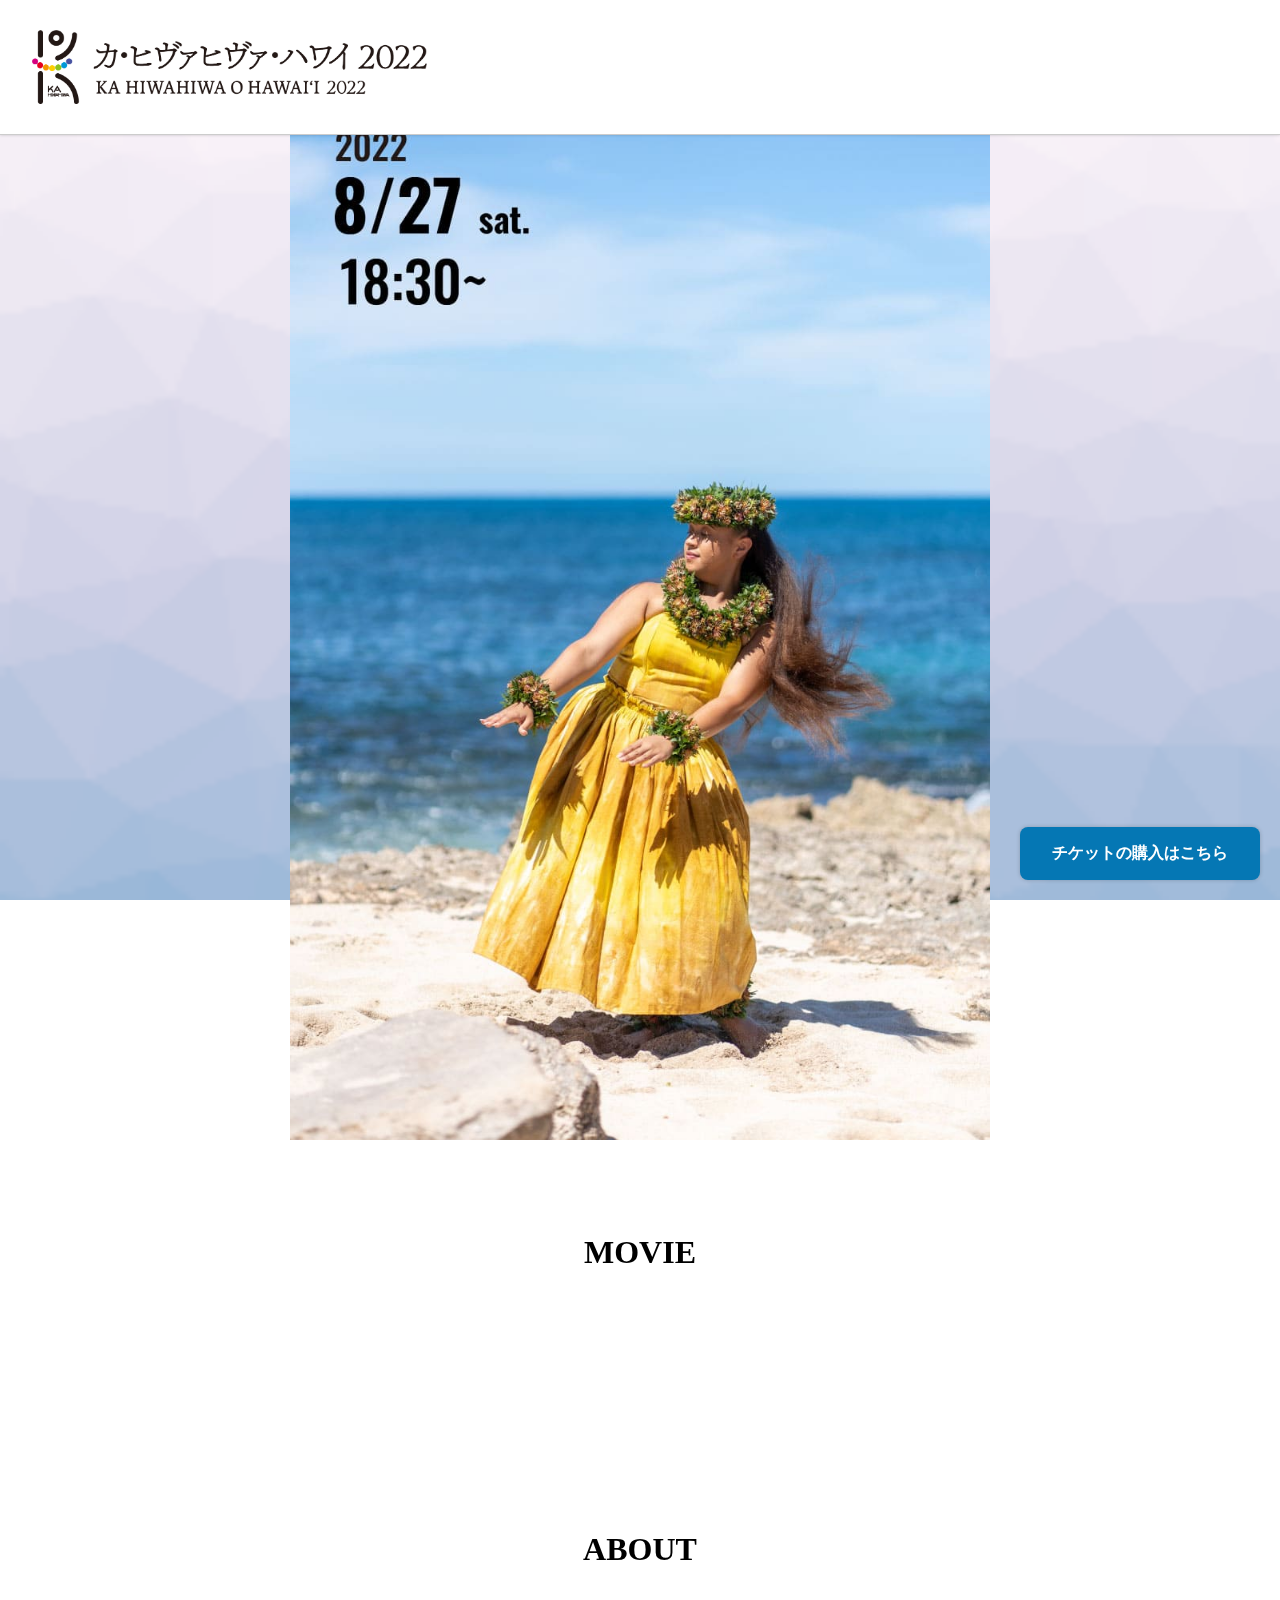
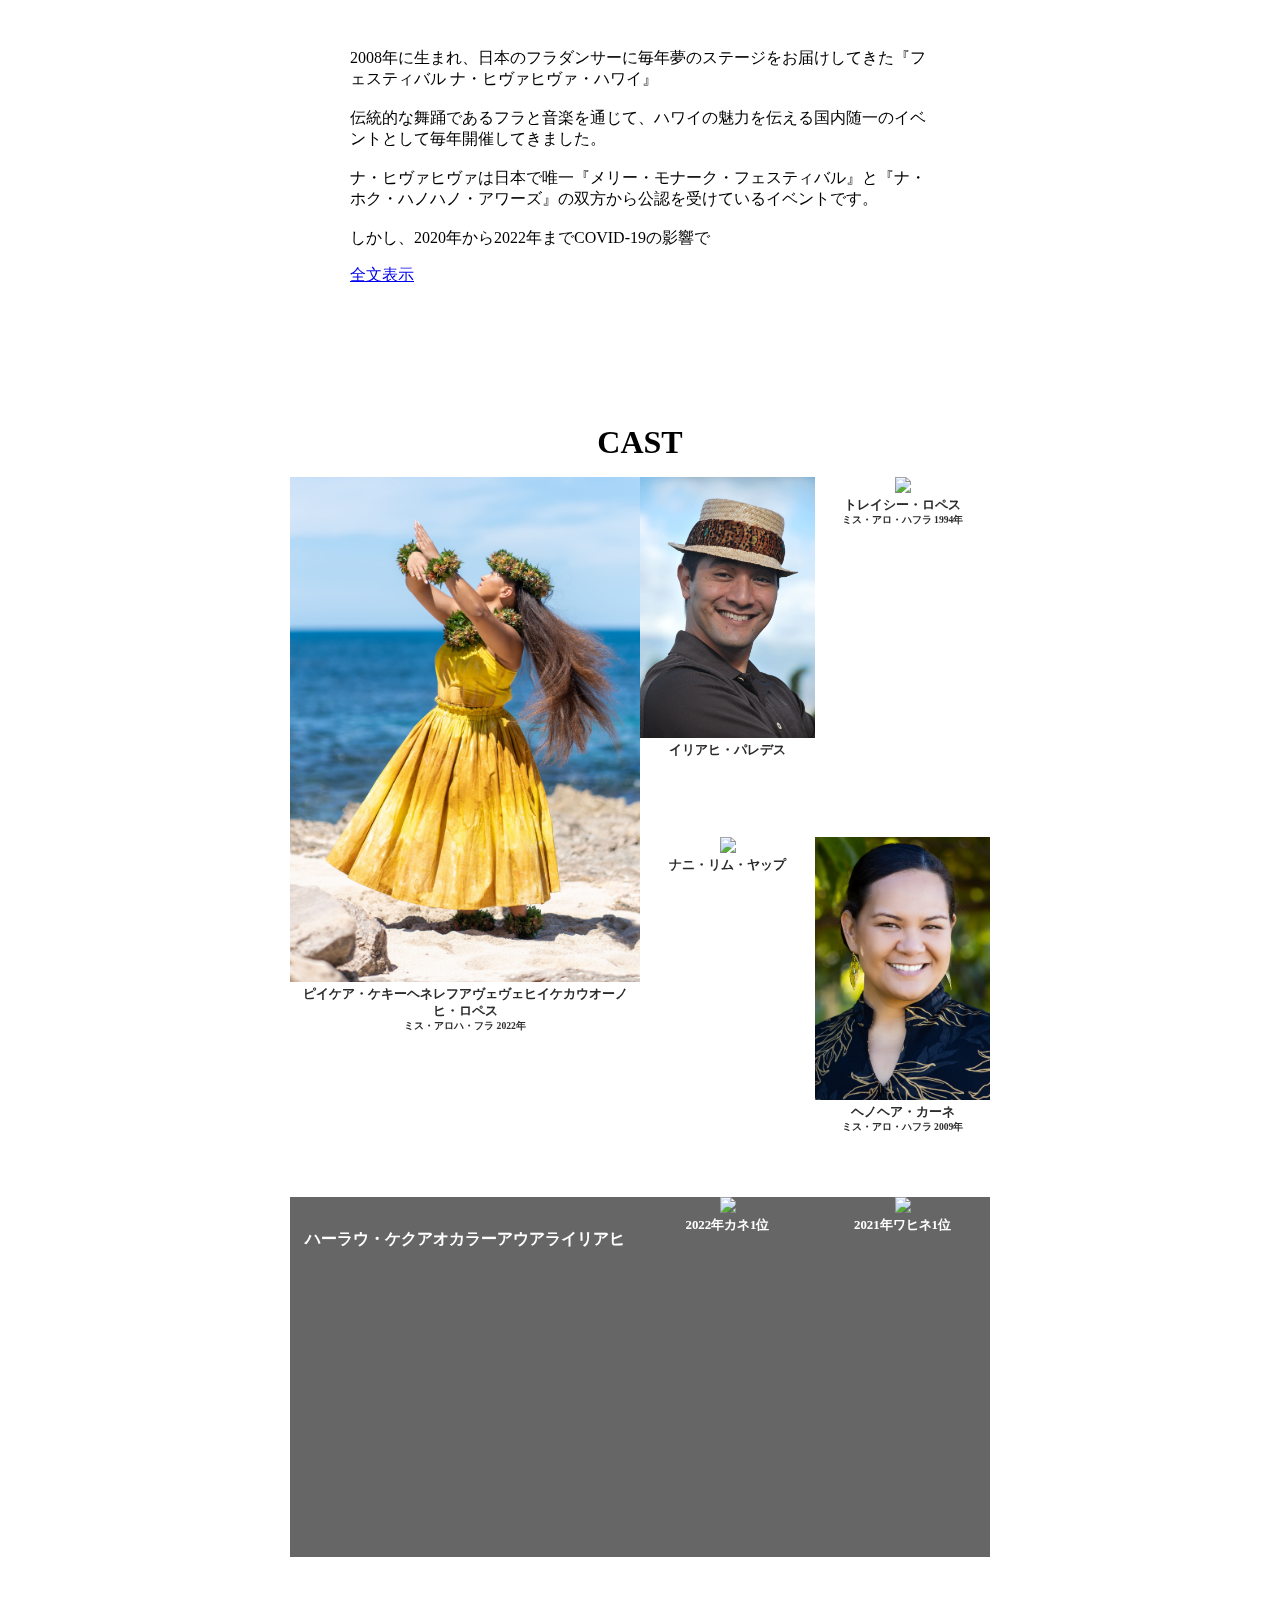
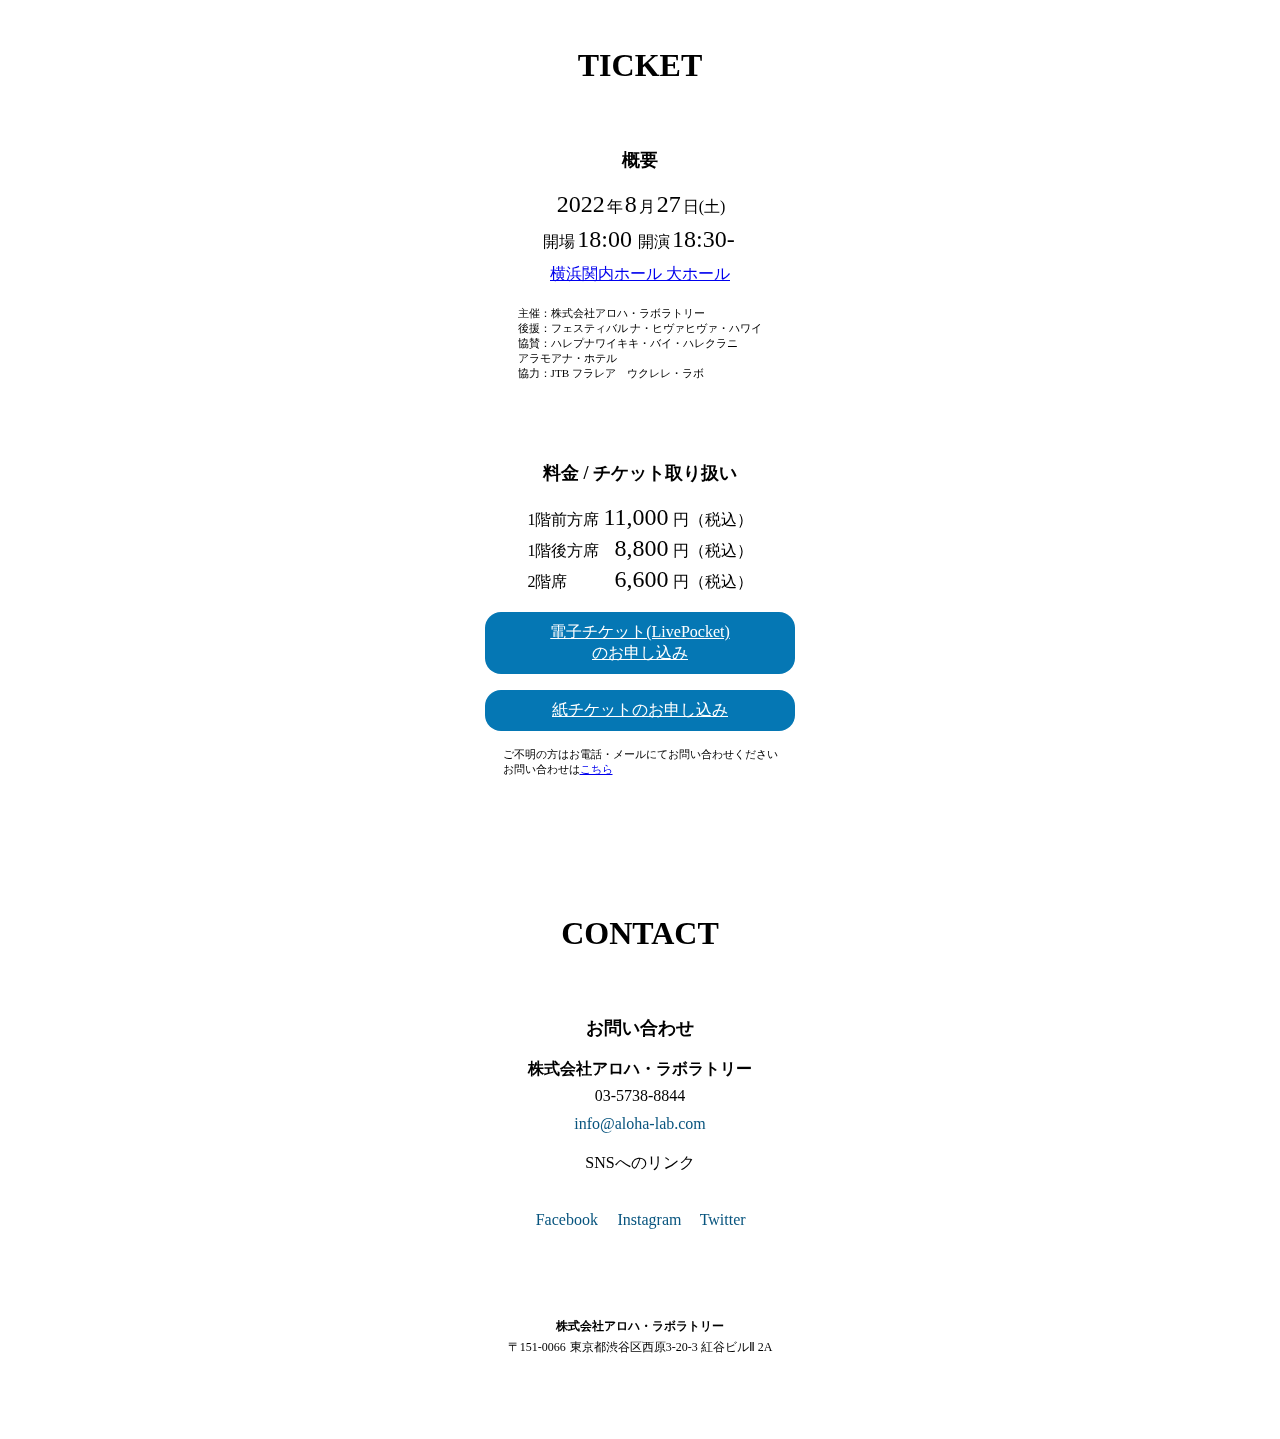
==== commit c183b7c7: "Add files via upload" ====
--- a/kahiwa/index.html
+++ b/kahiwa/index.html
@@ -84,7 +84,7 @@
           <div class="name2">ミス・アロ・ハフラ 1994年</div>
           </a>
       <div id="inline-2" style="display:none;">
-        <image src="assets/image/guest2.JPG"></image>
+        <image src="assets/image/guest2.jpg"></image>
         <div class="name1">トレイシー・ロペス
           <div class="name2">ミス・アロ・ハフラ 1994年</div>
         </div>
@@ -140,7 +140,7 @@
         <h4>概要</h4>
         <div class="gaiyou1">
           <div><span>2022</span>年<span>8</span>月<span>27</span>日(土)</div>
-          <div>開場<span>18:00</span> 開演<span>16:30-</span></div>
+          <div>開場<span>18:00</span> 開演<span>18:30-</span></div>
           <div><a href="https://goo.gl/maps/o4xx4JHGFodyCTcj7">横浜関内ホール 大ホール</a></div>
         </div>
         <div class="gaiyou2" id="ticket">
@@ -177,10 +177,6 @@
         <h4>お問い合わせ</h4>
         <table class="info-table">
           <th colspan="3"> 株式会社アロハ・ラボラトリー </th>
-          <tr>
-            <td>151-0066</td>
-            <td colspan="2" style="text-align:left;">東京都渋谷区西原3-20-3<br>紅谷ビルⅡ 2A</td>
-          </tr>
           <tr>
             <td colspan="3">03-5738-8844</td>
           </tr>
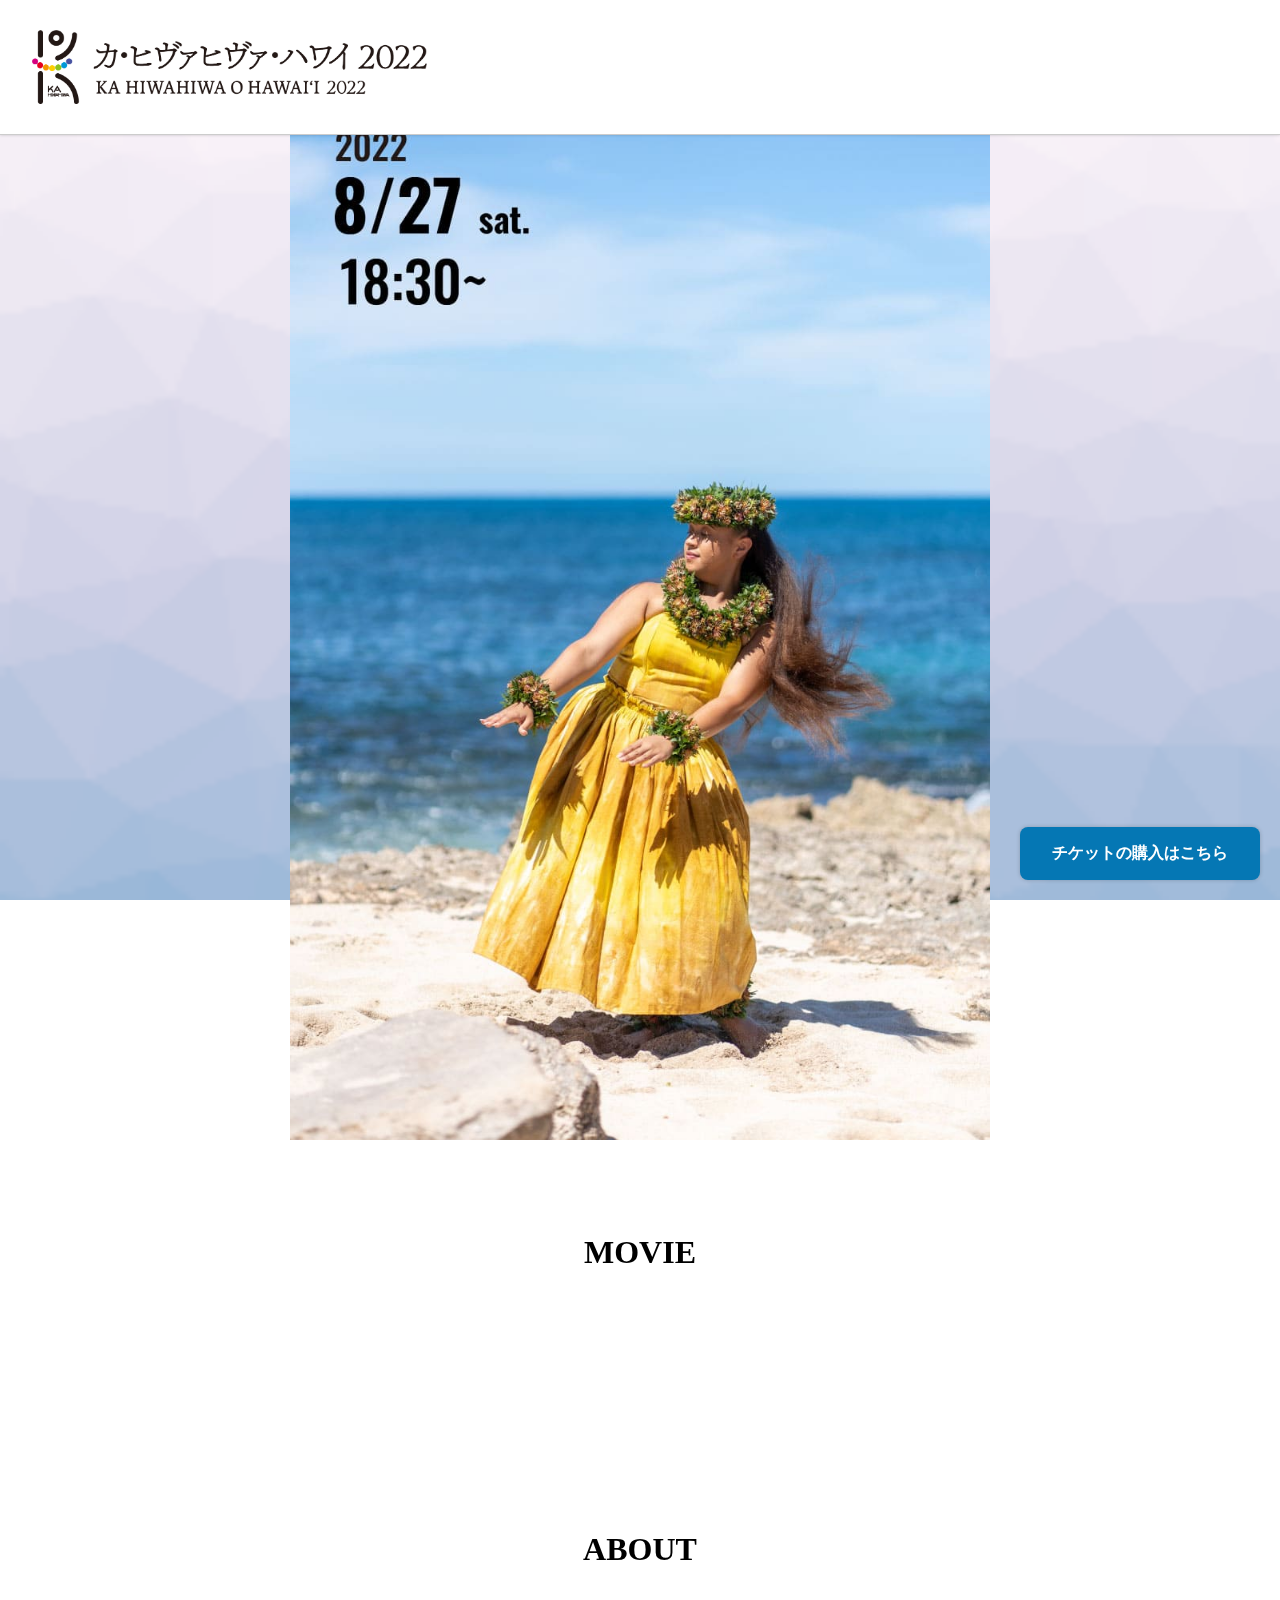
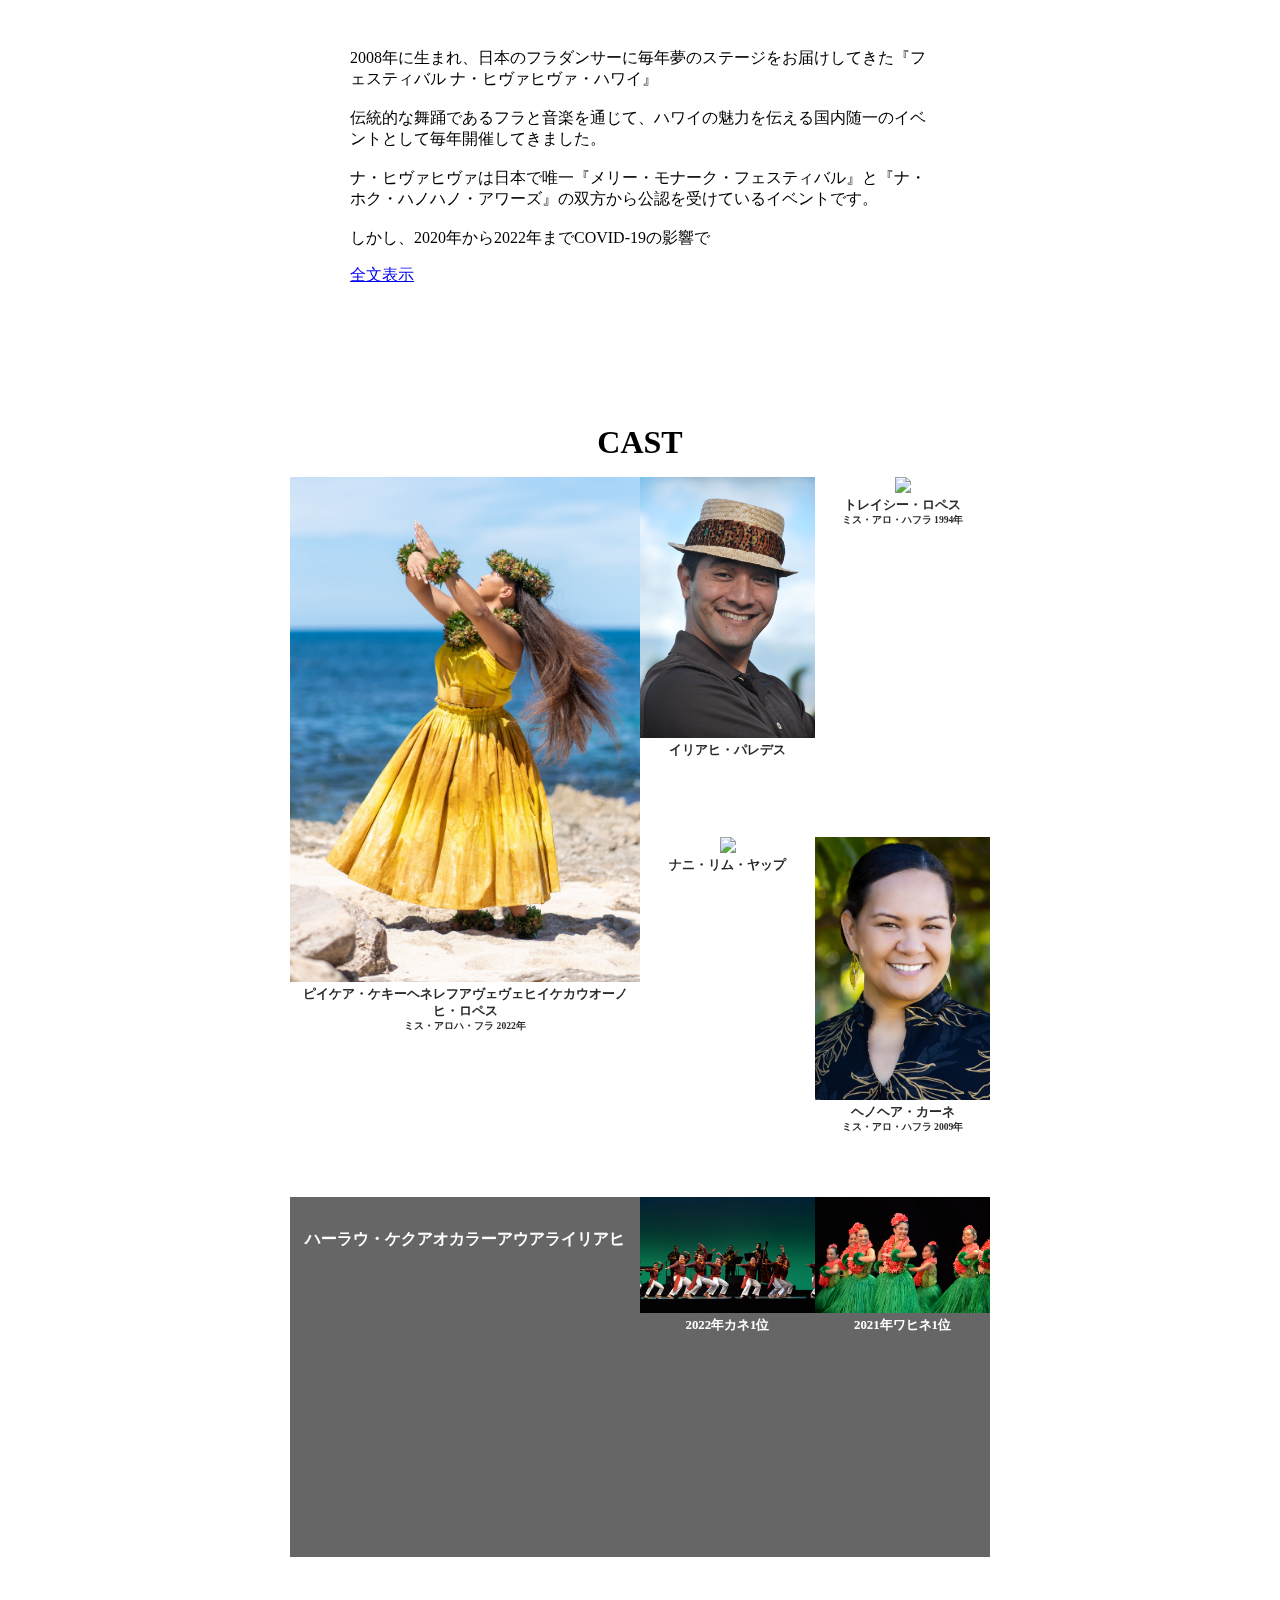
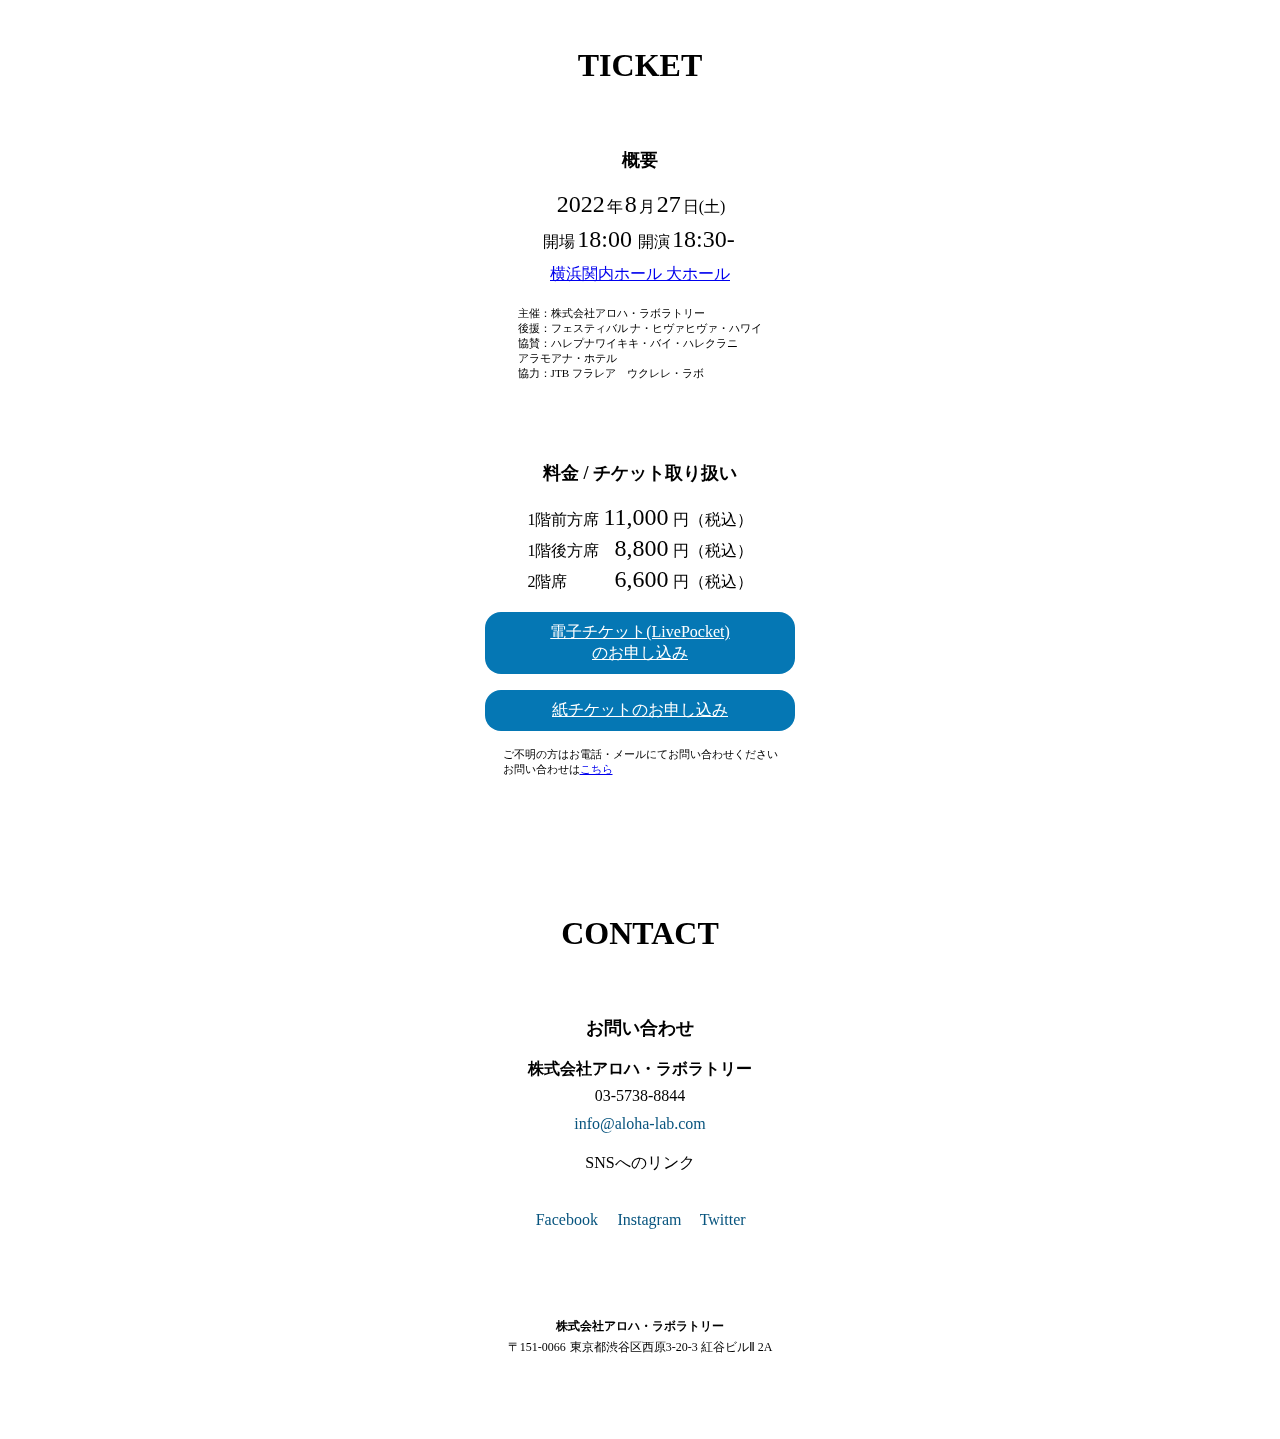
==== commit e0ad8fb0: "Update index.html" ====
--- a/kahiwa/index.html
+++ b/kahiwa/index.html
@@ -79,7 +79,7 @@
       </div>
       <div class="img-frame">
         <a href="#inline-2" class="inline-2">
-          <image src="assets/image/guest2.JPG"></image>
+          <image src="assets/image/guest2.jpg"></image>
           <div class="name1">トレイシー・ロペス</div>
           <div class="name2">ミス・アロ・ハフラ 1994年</div>
           </a>
@@ -120,15 +120,15 @@
       </div>
       <h4>ハーラウ・ケクアオカラーアウアライリアヒ</h4>
       <div class="img-frame u2">
-        <a href="assets/image/Kane.jpg" class="image-1">
-          <image src="assets/image/Kane.jpg"></image>
+        <a href="assets/image/Kane.JPG" class="image-1">
+          <image src="assets/image/Kane.JPG"></image>
           <div class="name1">2022年カネ1位</div>
           <div class="name2"></div>
           </a>
       </div>
       <div class="img-frame u2">
-        <a href="assets/image/Wahine.jpg" class="image-2">
-          <image src="assets/image/Wahine.jpg"></image>
+        <a href="assets/image/Wahine.JPG" class="image-2">
+          <image src="assets/image/Wahine.JPG"></image>
           <div class="name1">2021年ワヒネ1位</div>
           <div class="name2"></div>
         </a>
@@ -212,4 +212,4 @@
   <script src="assets/js/modaal.min.js" type="text/javascript"></script>
   <script src="assets/js/main.js"></script>
 </body>
-</html>+</html>
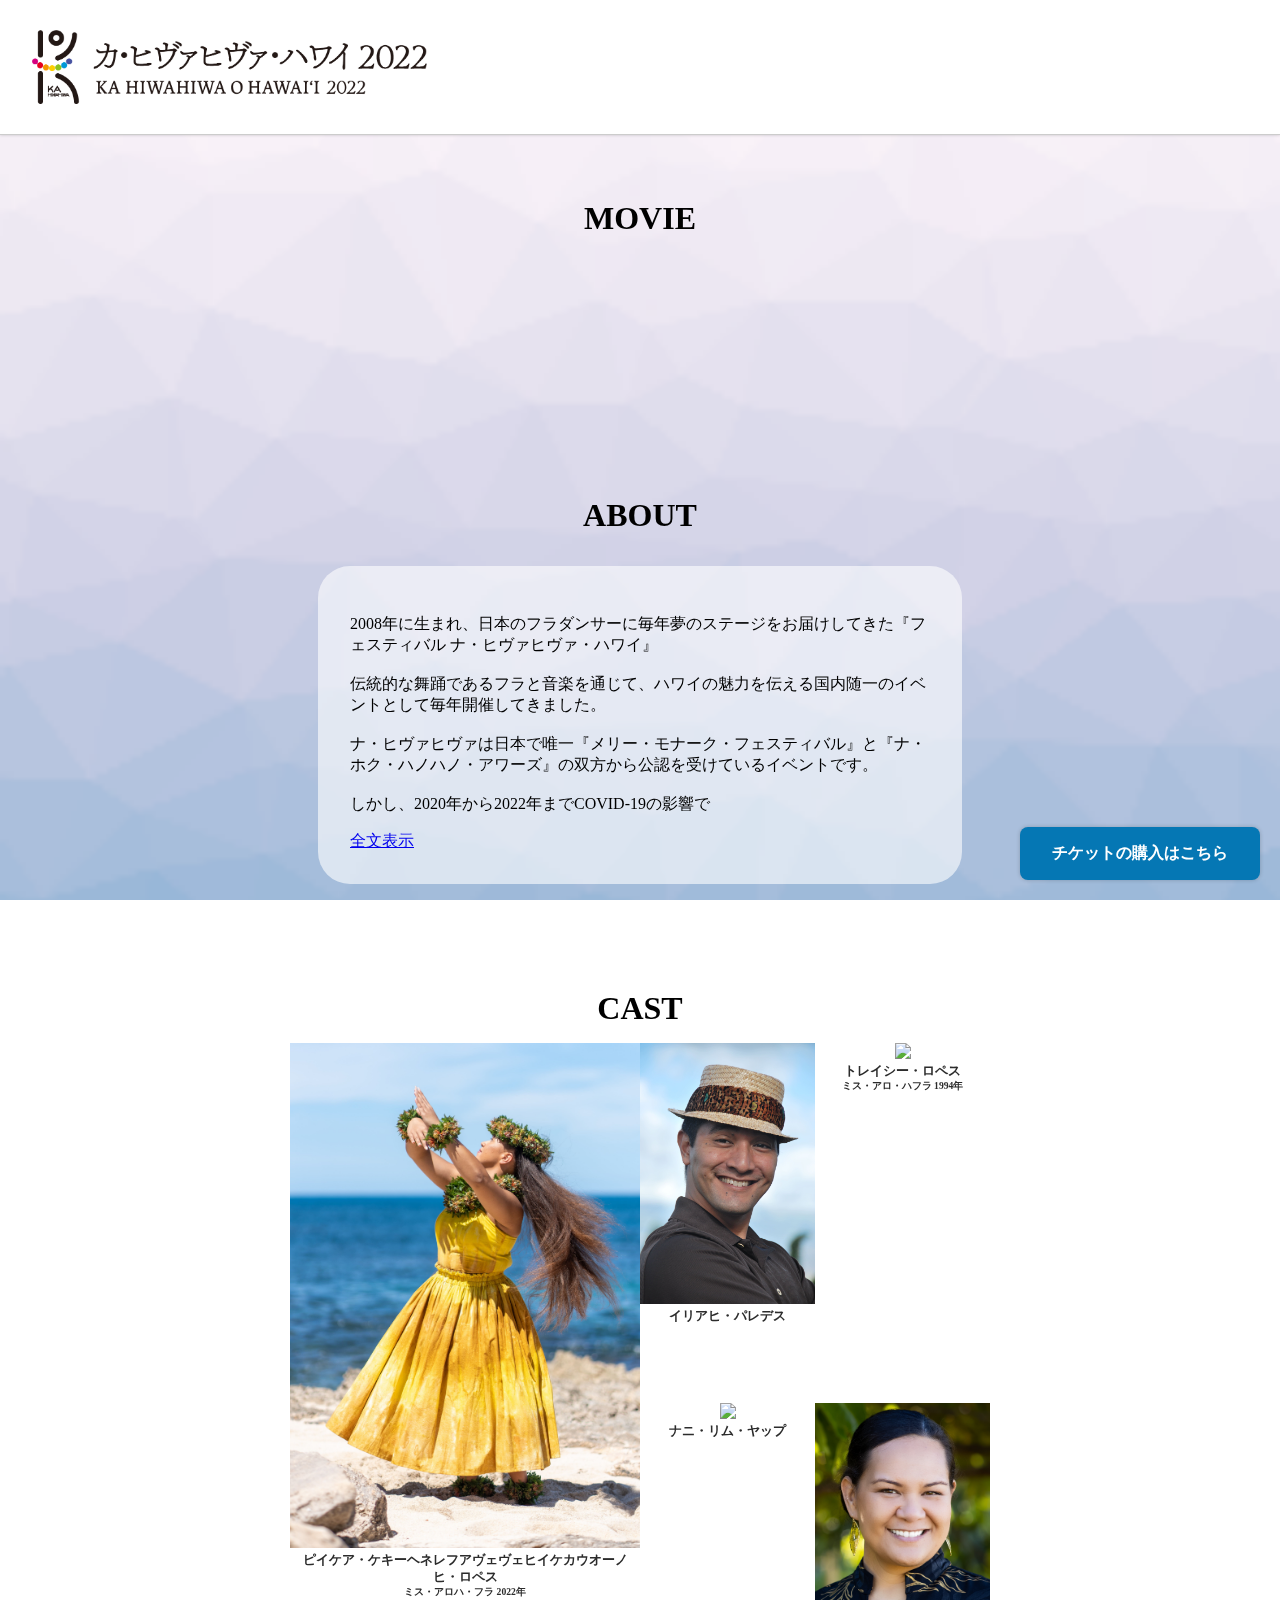
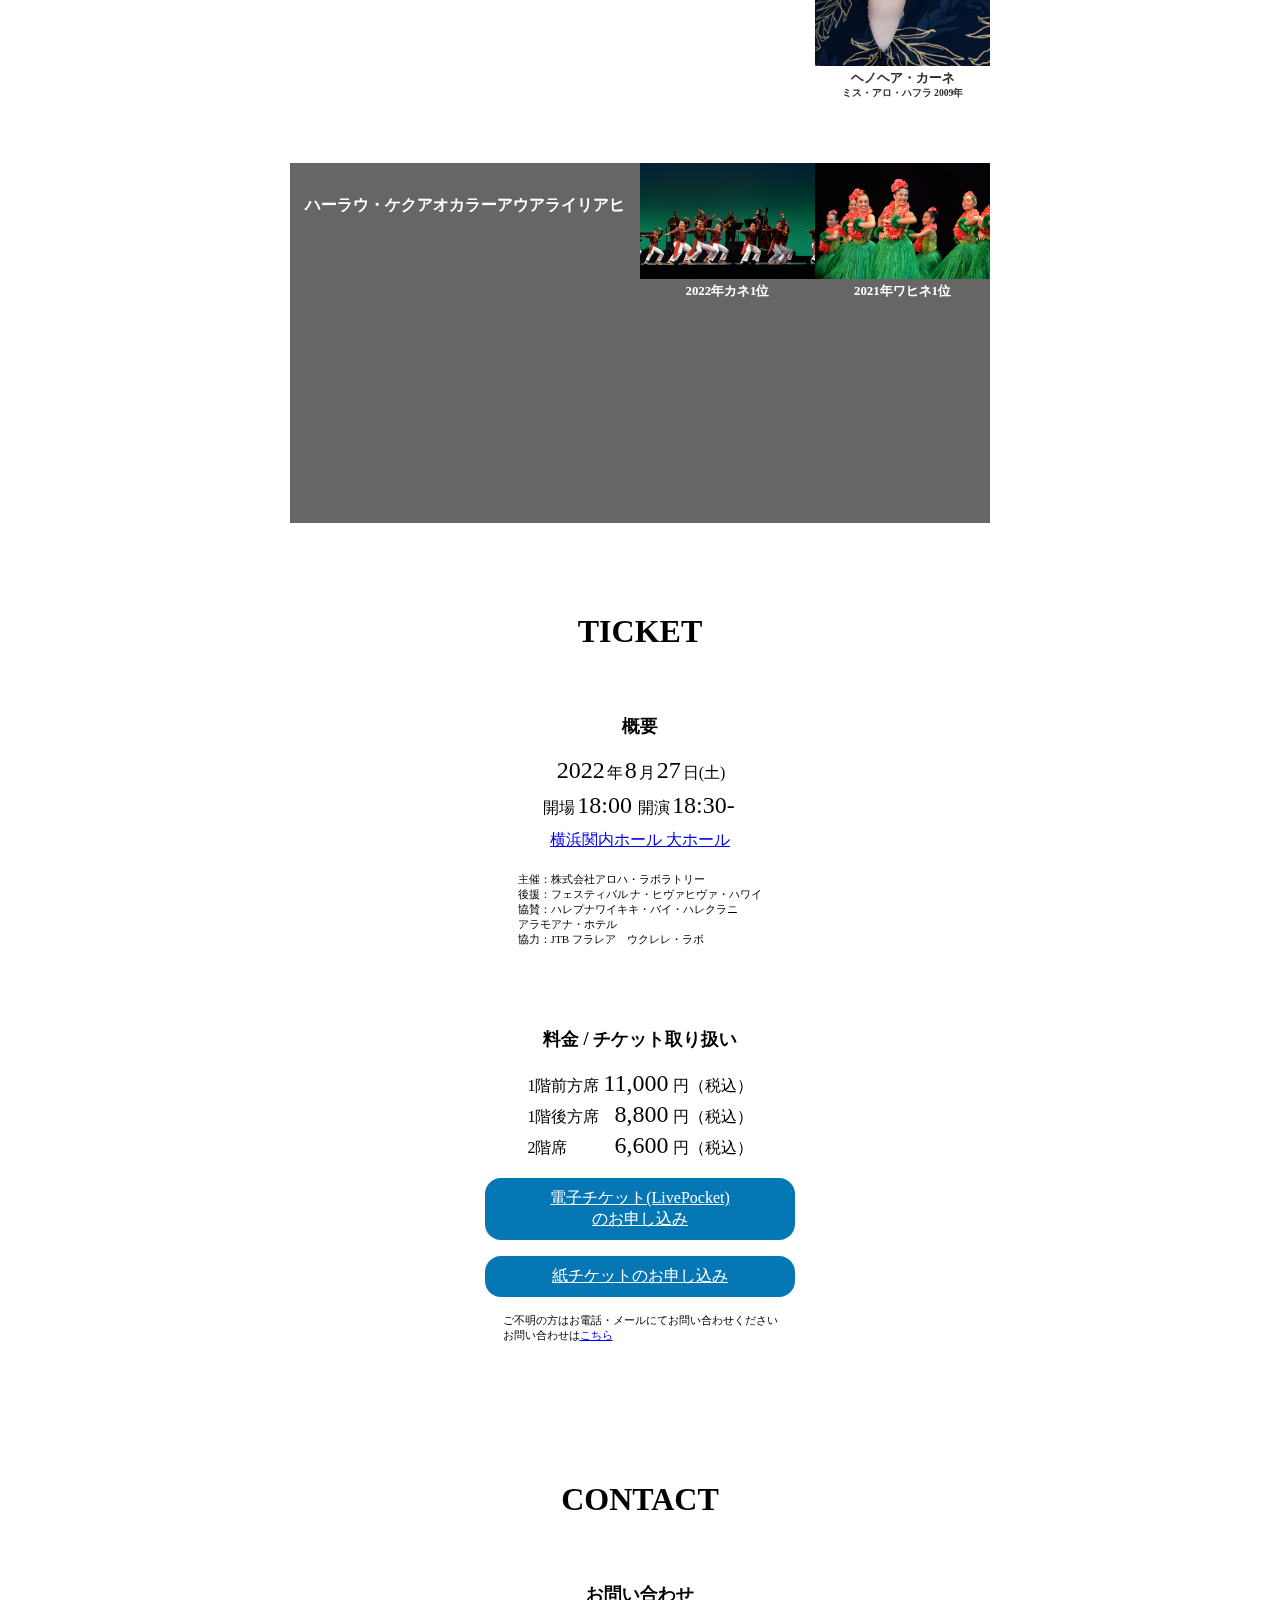
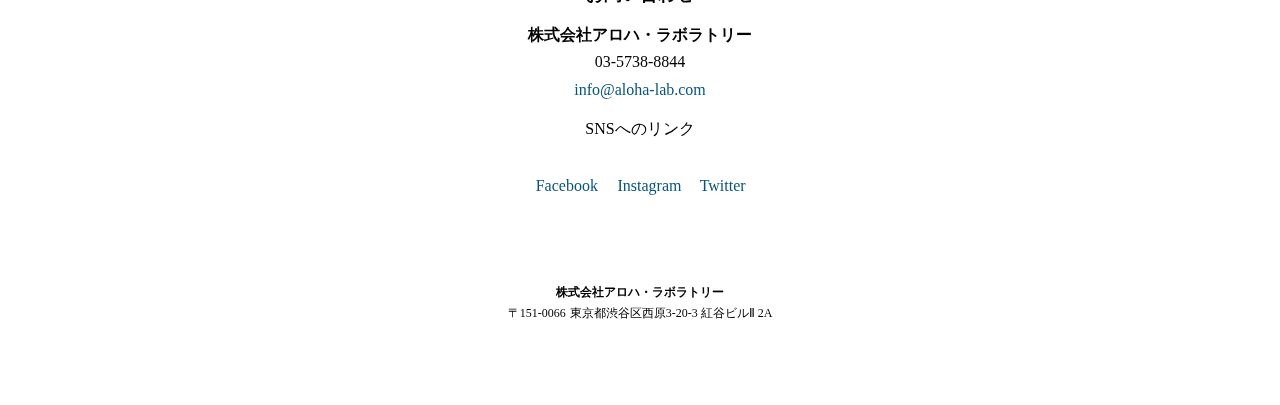
==== commit c343bf05: "Update index.html" ====
--- a/kahiwa/index.html
+++ b/kahiwa/index.html
@@ -29,7 +29,7 @@
   <main class="main" id="main">
     <div class="ticket-button move"> <a href="#ticket">チケットの購入はこちら</a> </div>
     <section id="section1">
-      <image src="assets/image/top.JPG"></image>
+      <image src="assets/image/top.jpg"></image>
     </section>
     <section id="section2">
       <p>フラファン憧れの<br> 『フェスティバル　ナ・ヒヴァヒヴァ・ハワイ』<br> <br> そのコンセプトを引き継いだ<br> 一夜限りのスペシャルコンサート<br> 我々はそれを<br> 「カ・ヒヴァヒヴァ・ハワイ」<br> と呼ぶことにしました</p>
@@ -120,15 +120,15 @@
       </div>
       <h4>ハーラウ・ケクアオカラーアウアライリアヒ</h4>
       <div class="img-frame u2">
-        <a href="assets/image/Kane.JPG" class="image-1">
-          <image src="assets/image/Kane.JPG"></image>
+        <a href="assets/image/Kane.jpg" class="image-1">
+          <image src="assets/image/Kane.jpg"></image>
           <div class="name1">2022年カネ1位</div>
           <div class="name2"></div>
           </a>
       </div>
       <div class="img-frame u2">
-        <a href="assets/image/Wahine.JPG" class="image-2">
-          <image src="assets/image/Wahine.JPG"></image>
+        <a href="assets/image/Wahine.jpg" class="image-2">
+          <image src="assets/image/Wahine.jpg"></image>
           <div class="name1">2021年ワヒネ1位</div>
           <div class="name2"></div>
         </a>
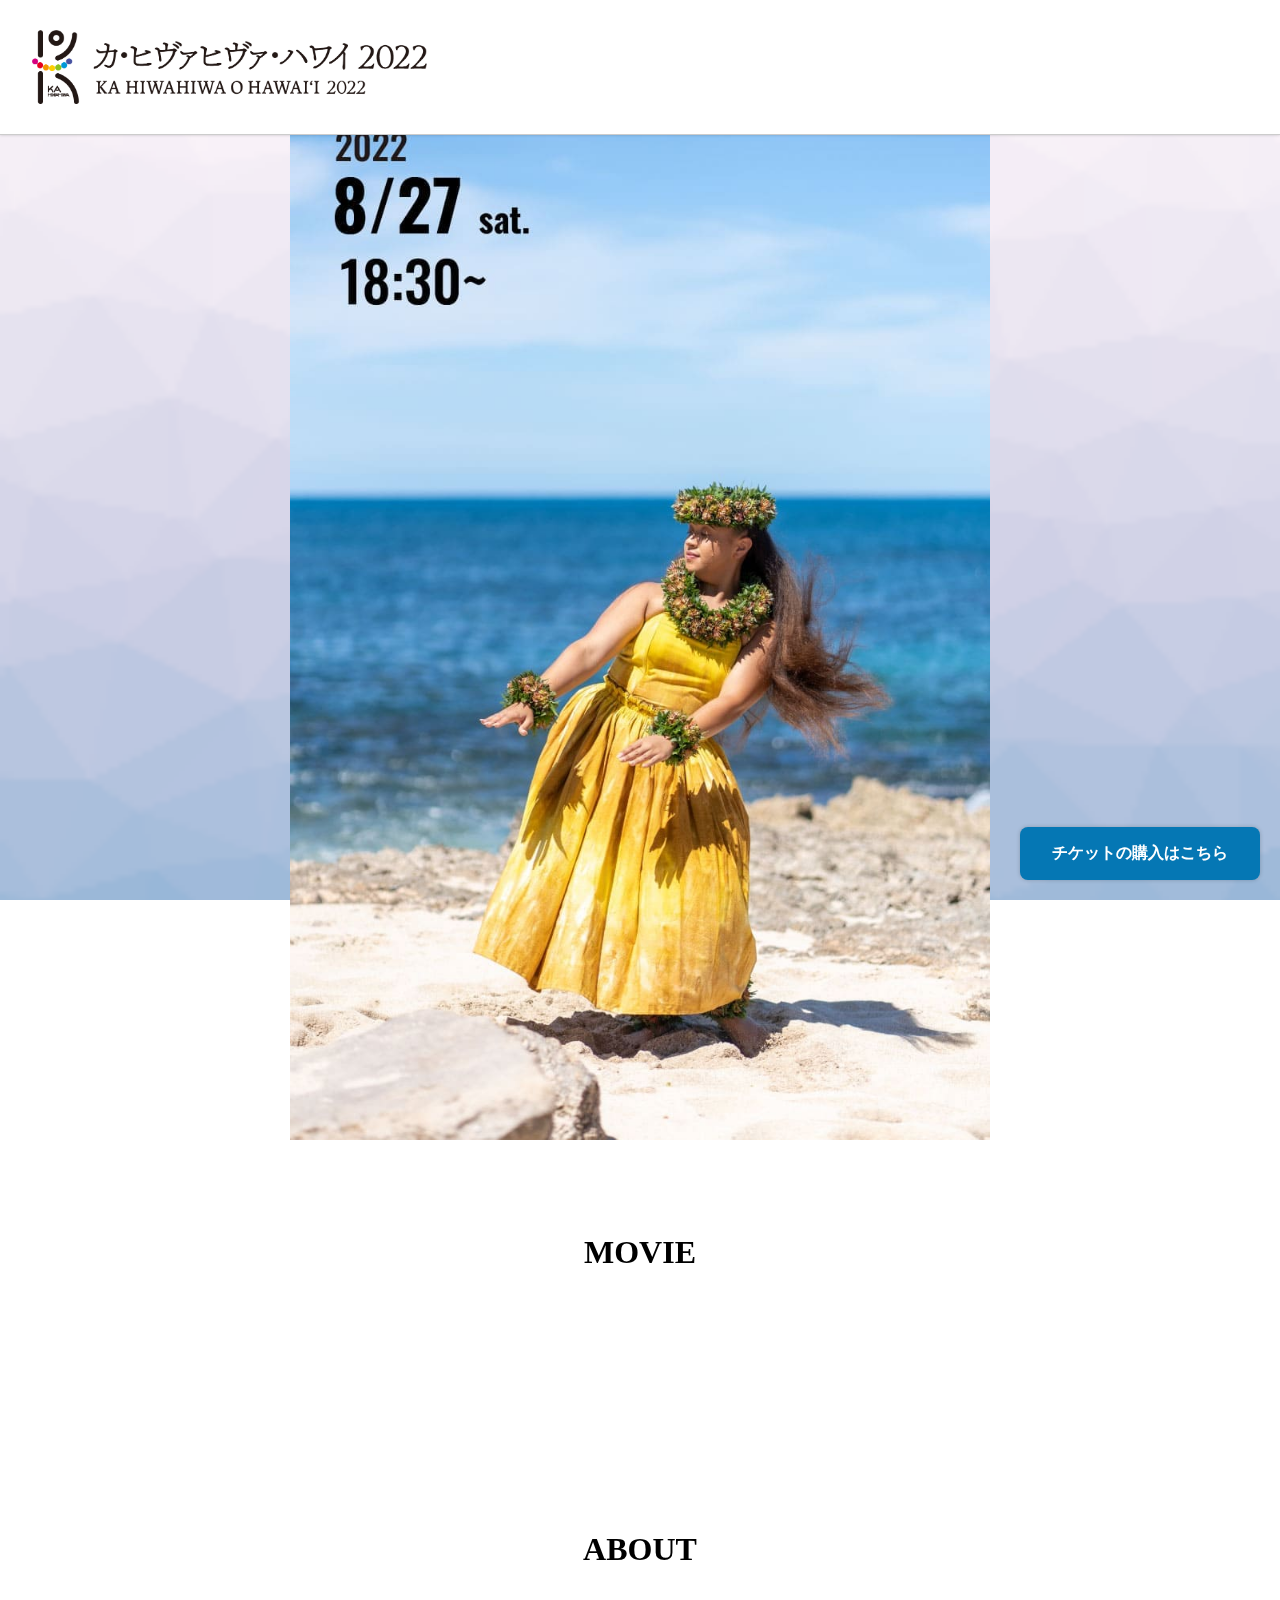
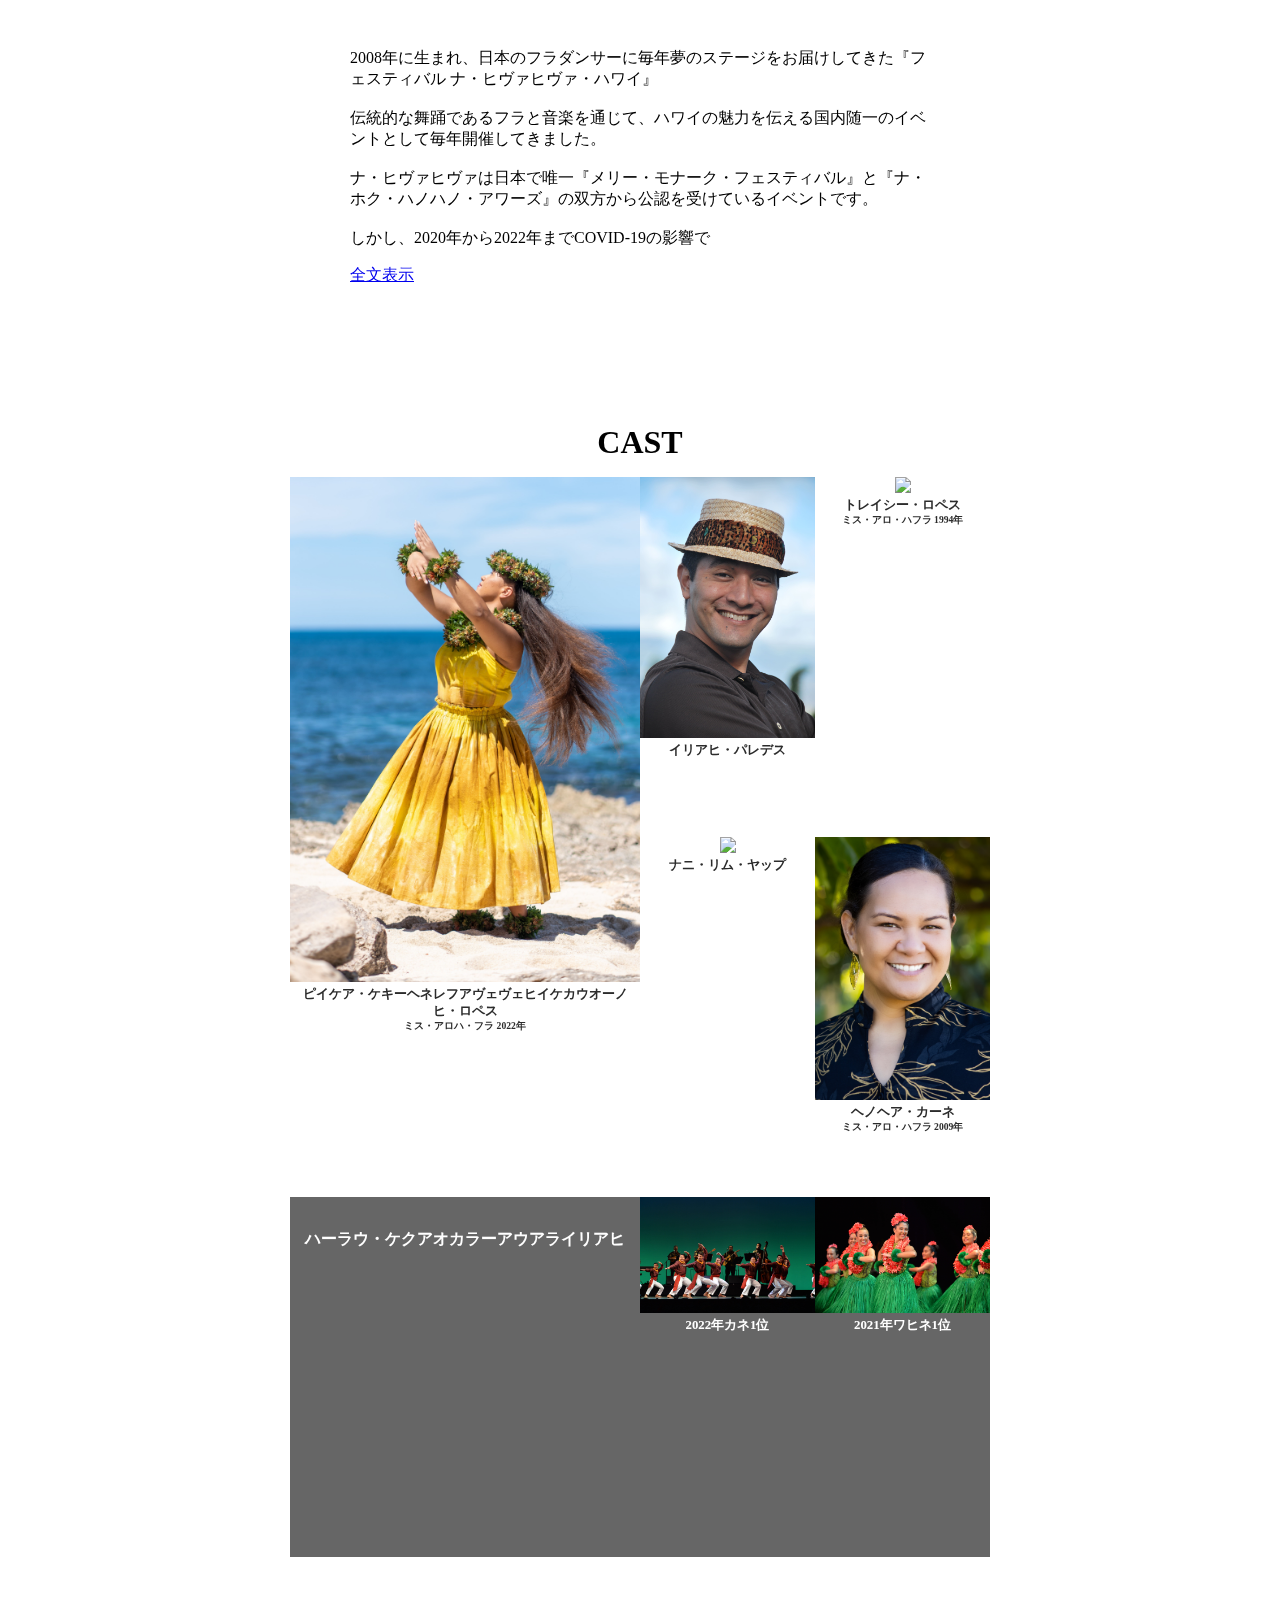
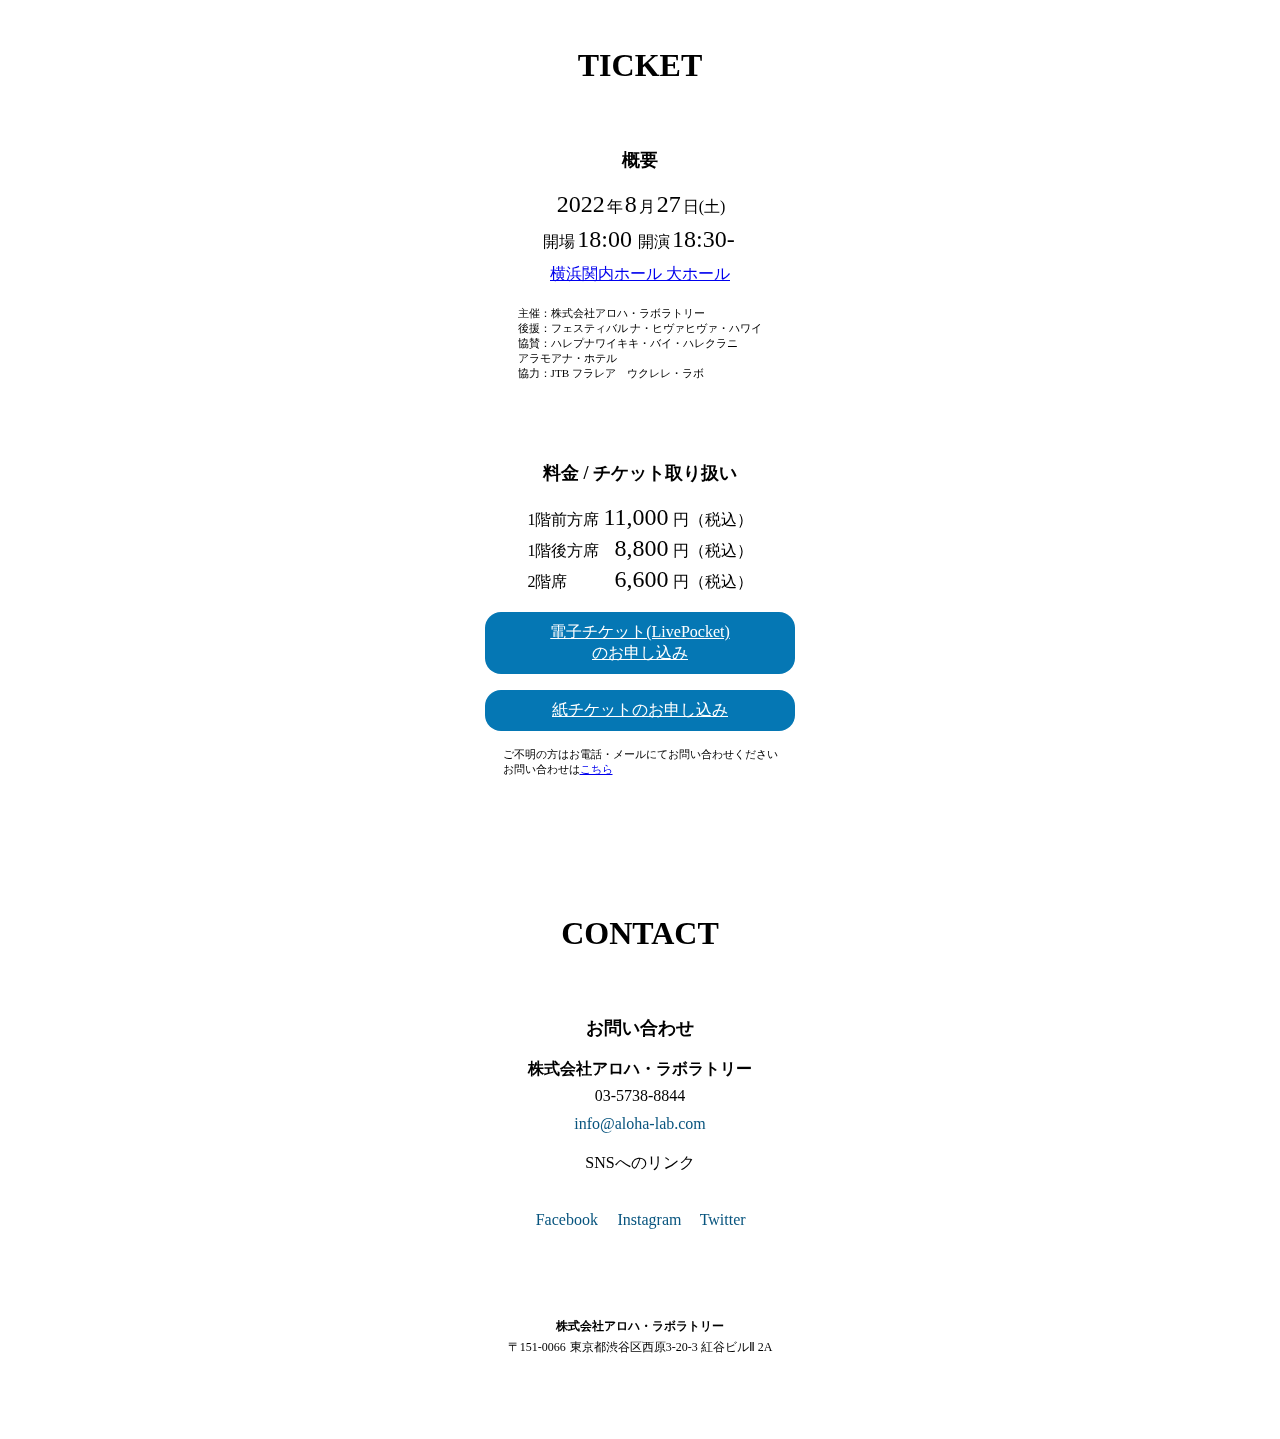
==== commit e4162838: "Update index.html" ====
--- a/kahiwa/index.html
+++ b/kahiwa/index.html
@@ -121,14 +121,14 @@
       <h4>ハーラウ・ケクアオカラーアウアライリアヒ</h4>
       <div class="img-frame u2">
         <a href="assets/image/Kane.jpg" class="image-1">
-          <image src="assets/image/Kane.jpg"></image>
+          <image src="assets/image/kane.jpg"></image>
           <div class="name1">2022年カネ1位</div>
           <div class="name2"></div>
           </a>
       </div>
       <div class="img-frame u2">
         <a href="assets/image/Wahine.jpg" class="image-2">
-          <image src="assets/image/Wahine.jpg"></image>
+          <image src="assets/image/wahine.jpg"></image>
           <div class="name1">2021年ワヒネ1位</div>
           <div class="name2"></div>
         </a>
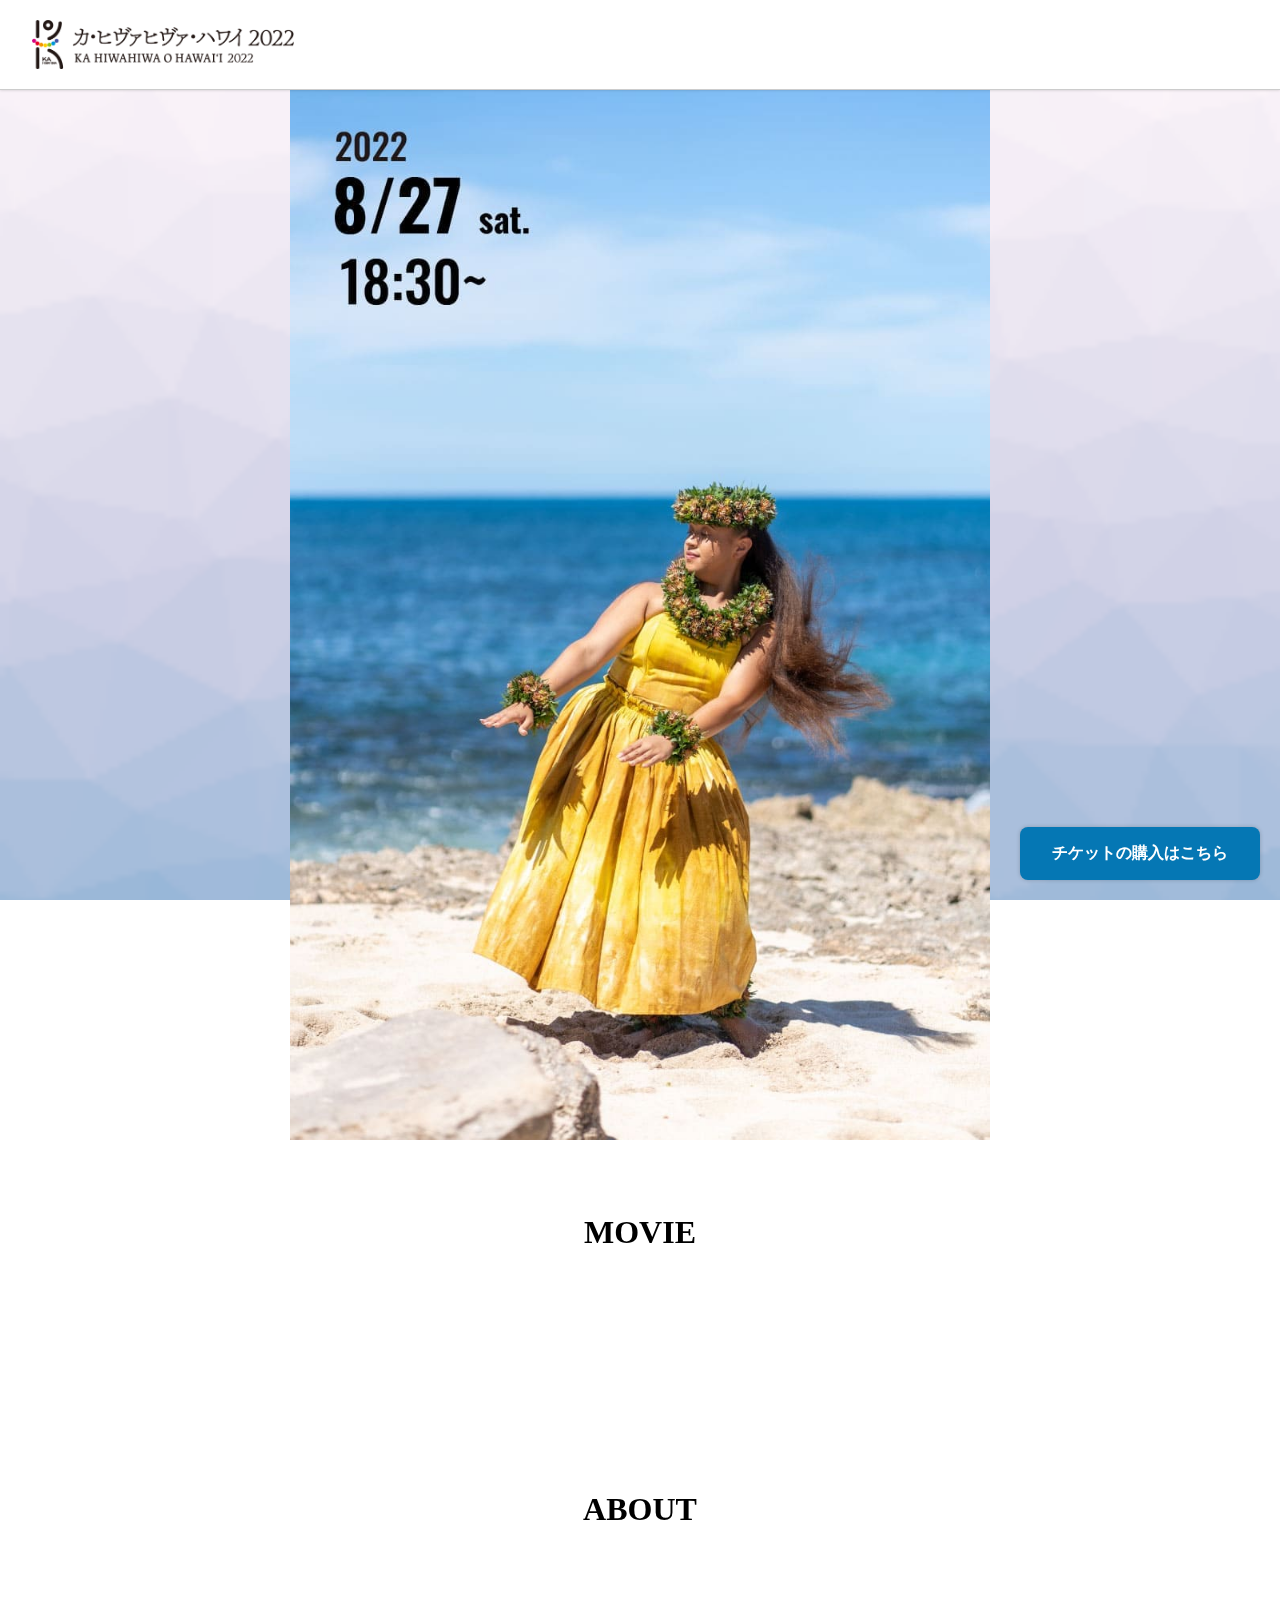
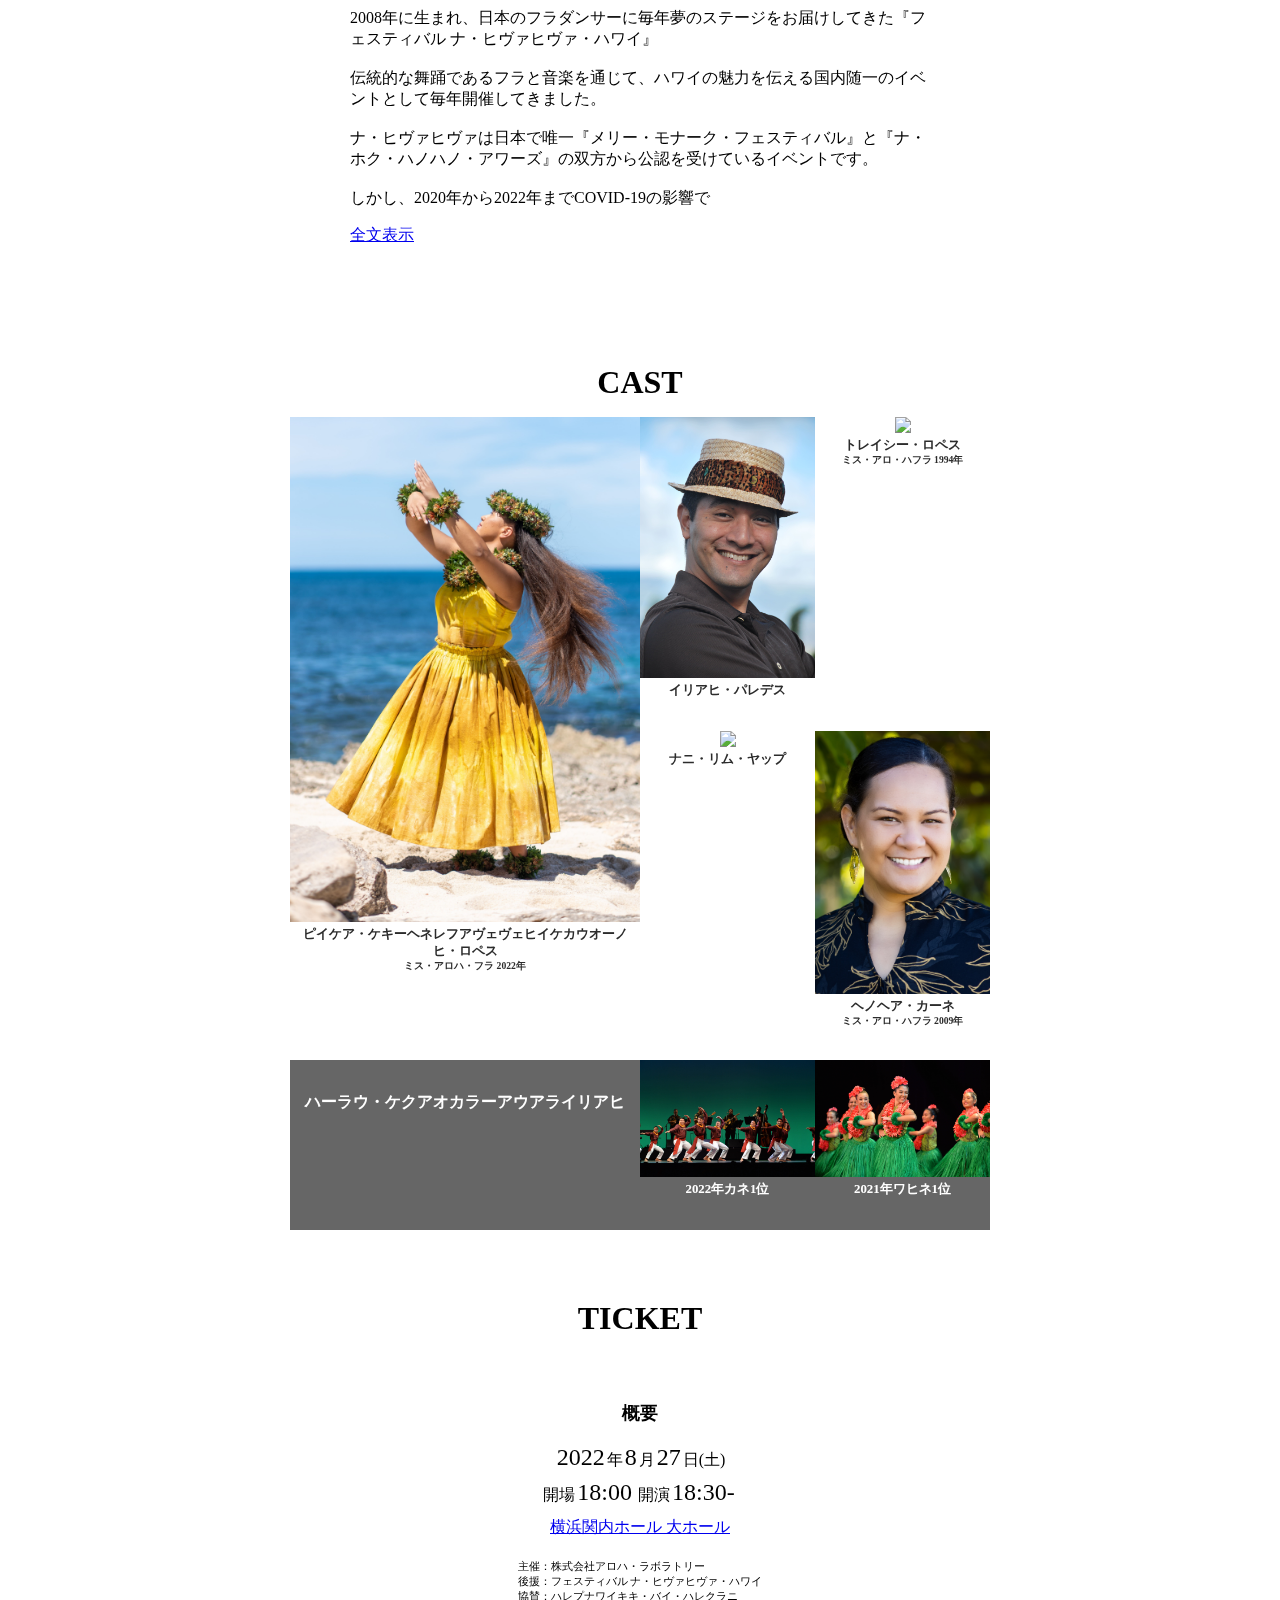
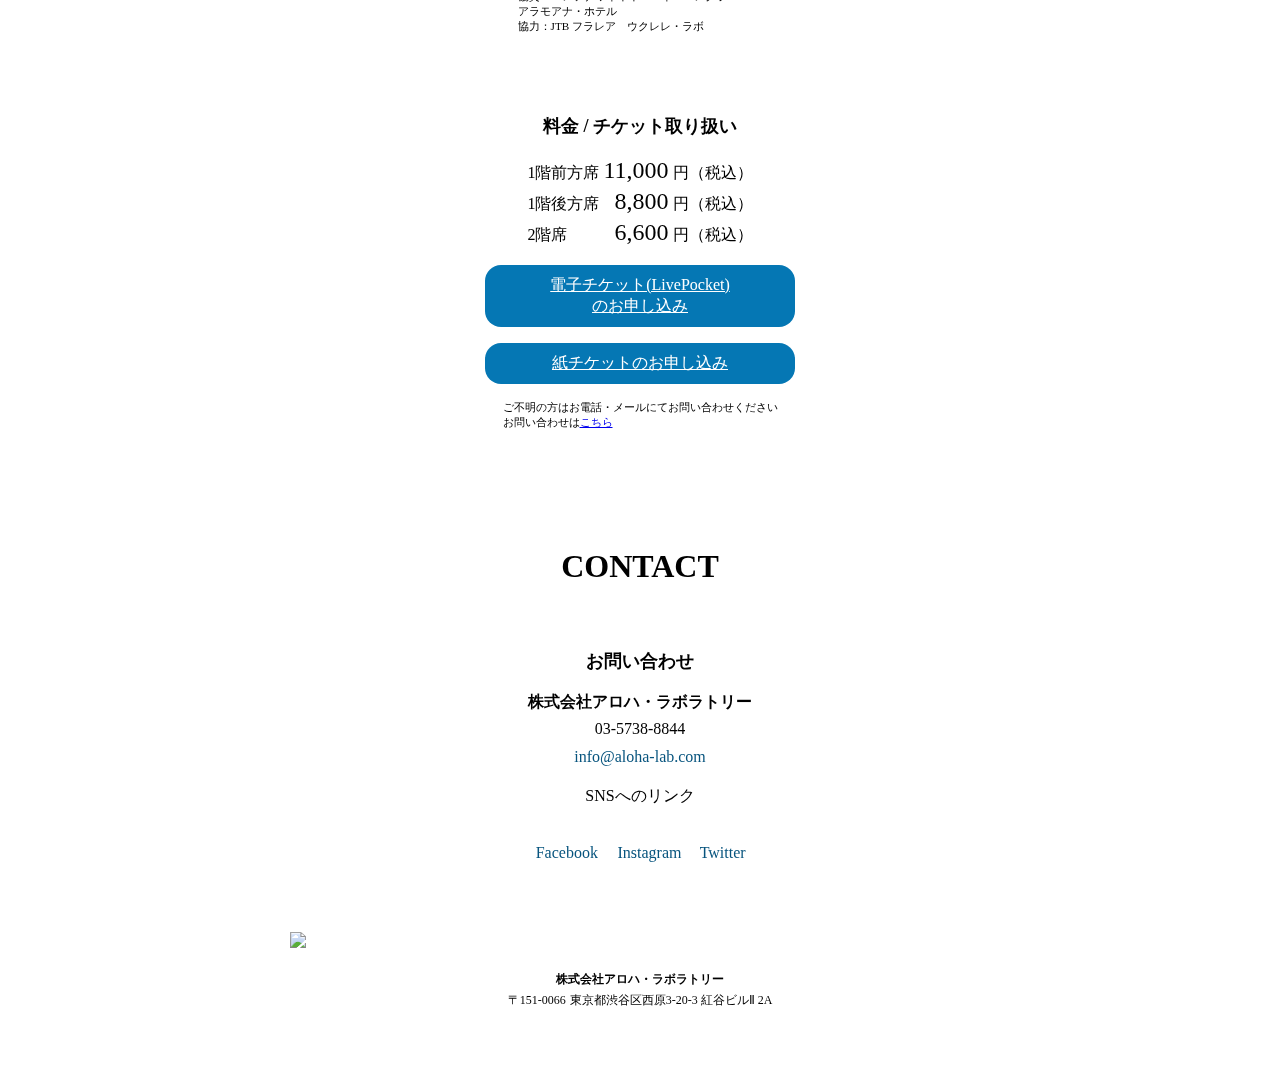
==== commit 613fb895: "Add files via upload" ====
--- a/kahiwa/index.html
+++ b/kahiwa/index.html
@@ -36,7 +36,7 @@
     </section>
     <section id="section4">
       <h3>MOVIE</h3>
-      <div> <iframe width="95%" height="100%" margin-left="10px" margin-right="2px" src="https://www.youtube.com/embed/BTP1hJ2UKzE" title="一夜限りのスペシャルコンサート「カ・ヒヴァヒヴァ・ハワイ2022」#shorts" frameborder="0" allow="accelerometer; autoplay; clipboard-write; encrypted-media; gyroscope; picture-in-picture" allowfullscreen></iframe> </div>
+      <div>  <iframe width="95%" height="100%" margin-left="10px" margin-right="2px" src="https://www.youtube.com/embed/Z2k9LvVMy1o" title="ミスアロハフラ2022と、メリーモナーク2022カネ1位＆2021ワヒネ1位のハーラウがハワイから来日！その他豪華ゲストも盛り沢山…！一夜限りのスペシャルコンサート「カ・ヒヴァヒヴァ・ハワイ2022」" frameborder="0" allow="accelerometer; autoplay; clipboard-write; encrypted-media; gyroscope; picture-in-picture" allowfullscreen></iframe></div>
     </section>
     <section id="section5">
       <h3>ABOUT</h3>
@@ -197,6 +197,11 @@
         </table>
       </div>
     </section>
+	<section>
+		<div class="banner">
+			<a href="https://camp-fire.jp/projects/view/600494"><img width=100% src="assets/image/KHW_Campfire.png"></a>
+		</div>
+	</section>
   </main>
   <footer>
     <table>
--- a/kahiwa/assets/css/main.css
+++ b/kahiwa/assets/css/main.css
@@ -69,7 +69,7 @@
 	box-shadow:  0px 0px 3px 0px rgba(0,0,0,0.2);
 	z-index: 4;
 	border-bottom:1px solid rgba(0, 0, 0, .2);
-	height:10vh;
+	height:70px;
 }
 .logo{
 	height:55%;
@@ -79,7 +79,7 @@
 	max-height: 100%;
 }
 .hum{
-	font-size:3.5vh;
+	font-size:24px;
 }
 .main:before{
     position:fixed;
@@ -105,14 +105,13 @@
 	text-align: center;
 	font-size: 32px;
 	margin:0;
-	padding:10vh 0 16px;
+	padding:70px 0 16px;
 }
 main{
-	padding-top:10vh;
+	padding-top:70px;
 }
 #section1{
 	width:100%;
-	height:90vh;
 }
 #section1 img{
 	width:100%;
@@ -156,12 +155,11 @@
 		color:#00000000;
 	}
 	20%{
-		top:0;
-		opacity:1;
-		width:100vw;
-		height:100vh;
 		color:#00000000;
 
+	}
+	50%{
+		color:#000000;
 	}
 	60%{
 		top:0;
@@ -170,13 +168,6 @@
 		height:100vh;
 		color:#000000;
 	}
-	70%{
-		top:0;
-		opacity:1;
-		width:100vw;
-		height:100vh;
-		color:#000000;
-	}
 	100%{
 		background-color: #EBEBEB;
 		top:0;
@@ -210,7 +201,6 @@
 #section3 .img-frame{
 	width:100%;
 	text-align: center;
-	min-height:40vh;
 	padding:0 0 32px;
 	background-color: rgba(255, 255, 255, .6);
 	overflow: hidden;
@@ -411,12 +401,13 @@
 }
 @media screen and (min-width:700px) {
 	header{
-		height:15vh;
+		height:90px;
 	}
 	main{
 		max-width:700px;
 		margin:auto;
 		font-size:16px;
+		padding-top: 90px;
 	}
 	#section3 img {
     height: auto;
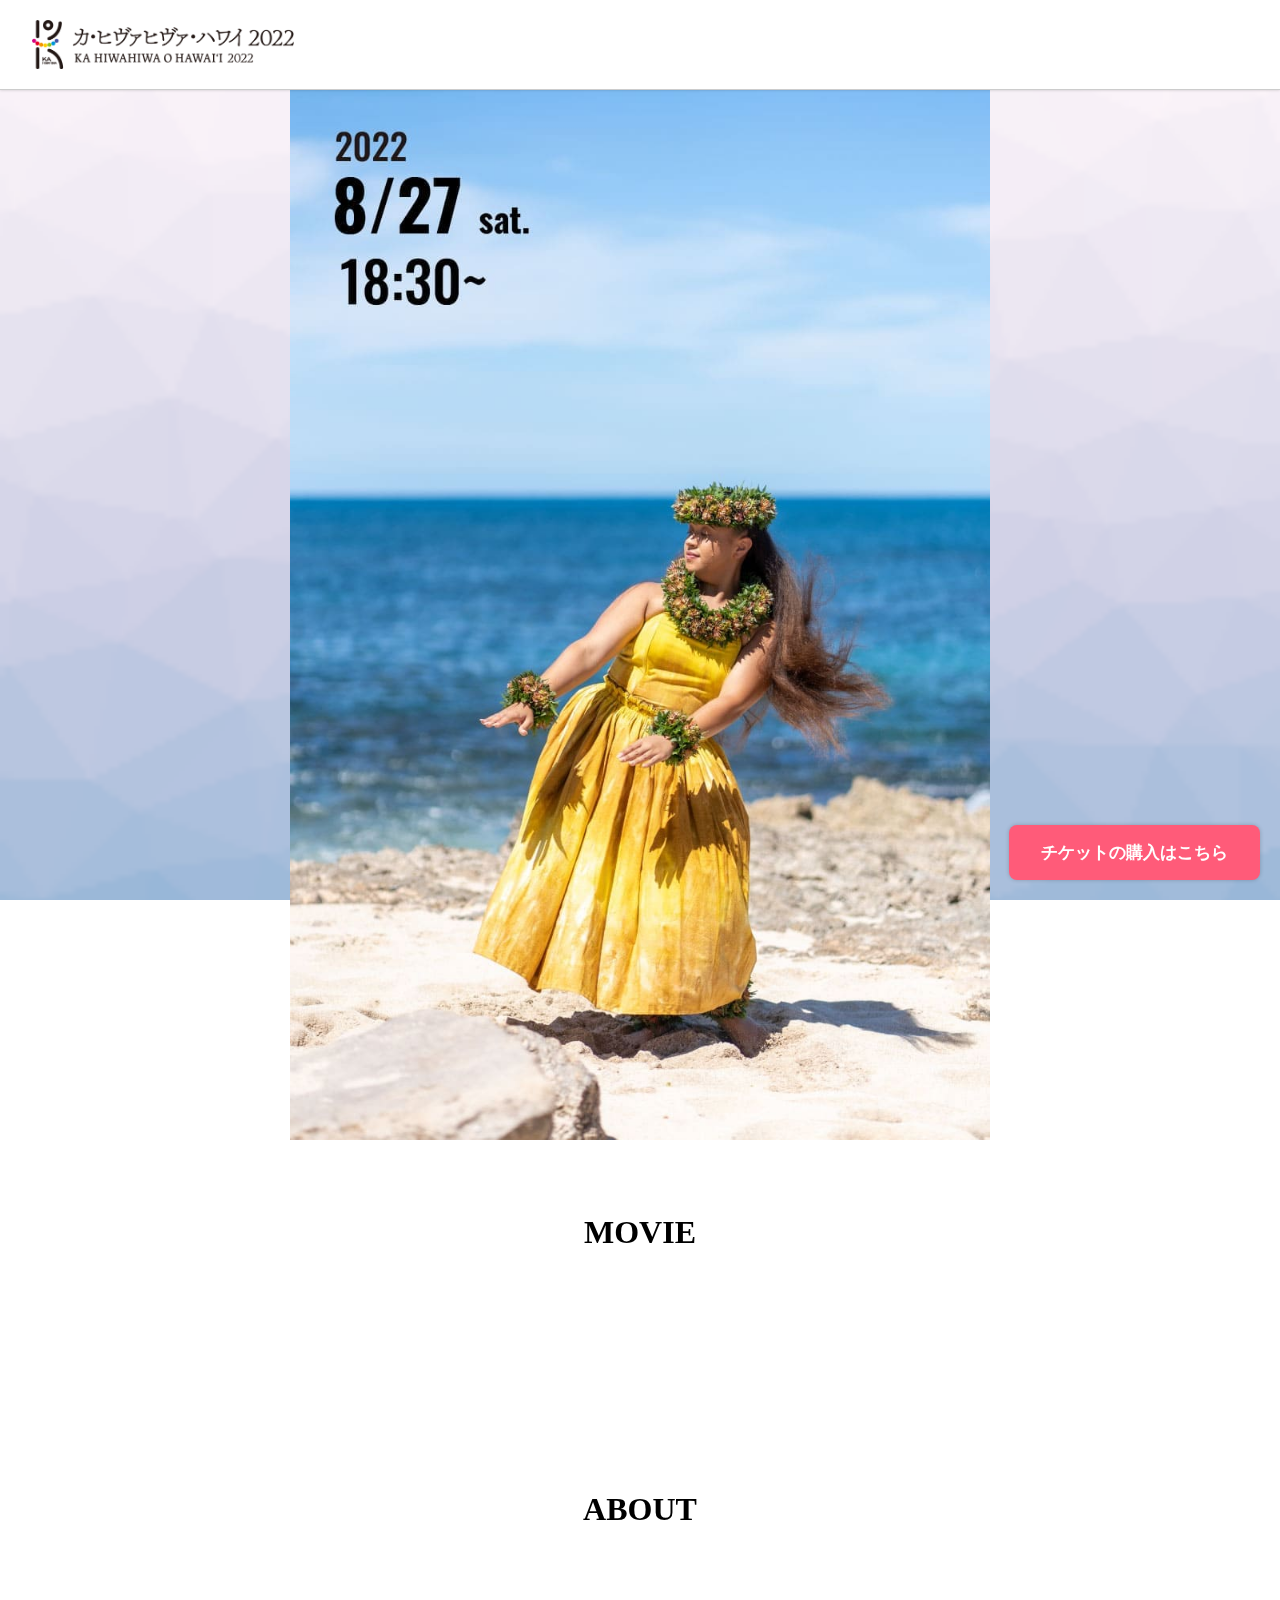
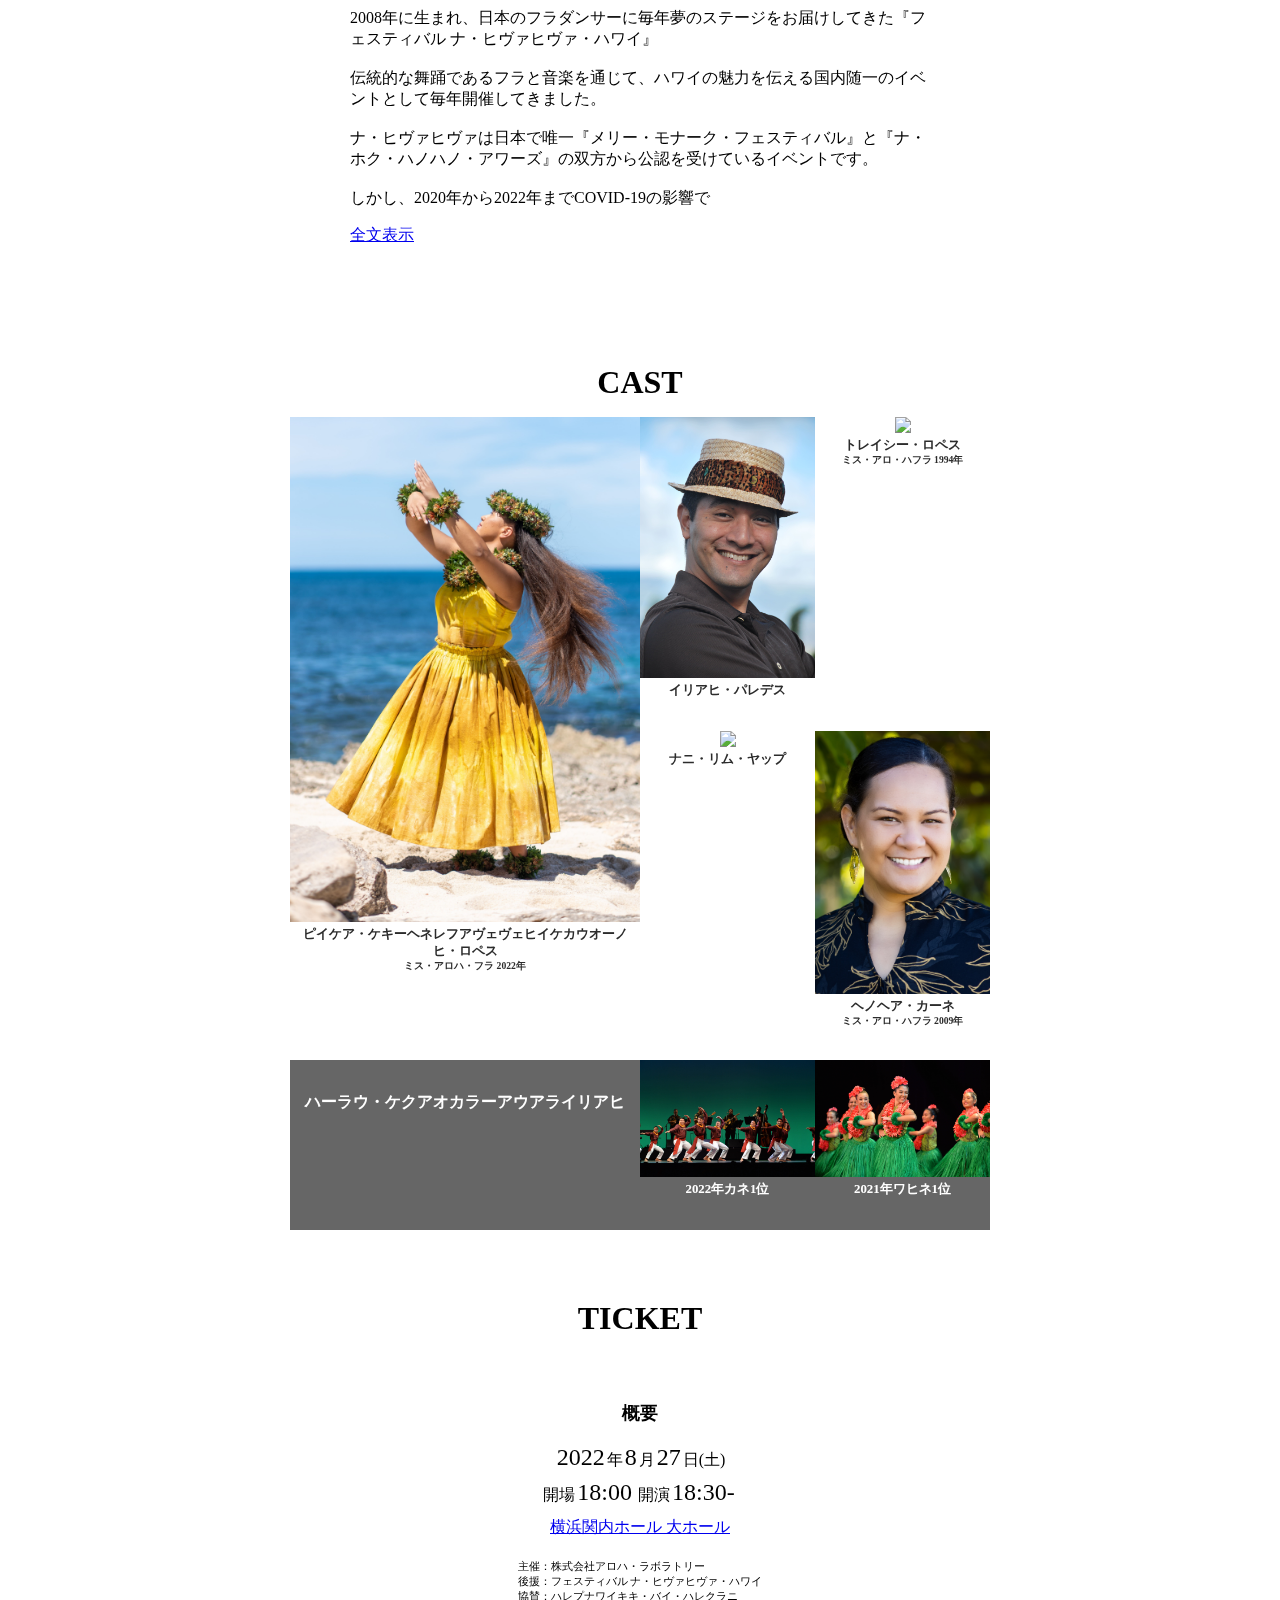
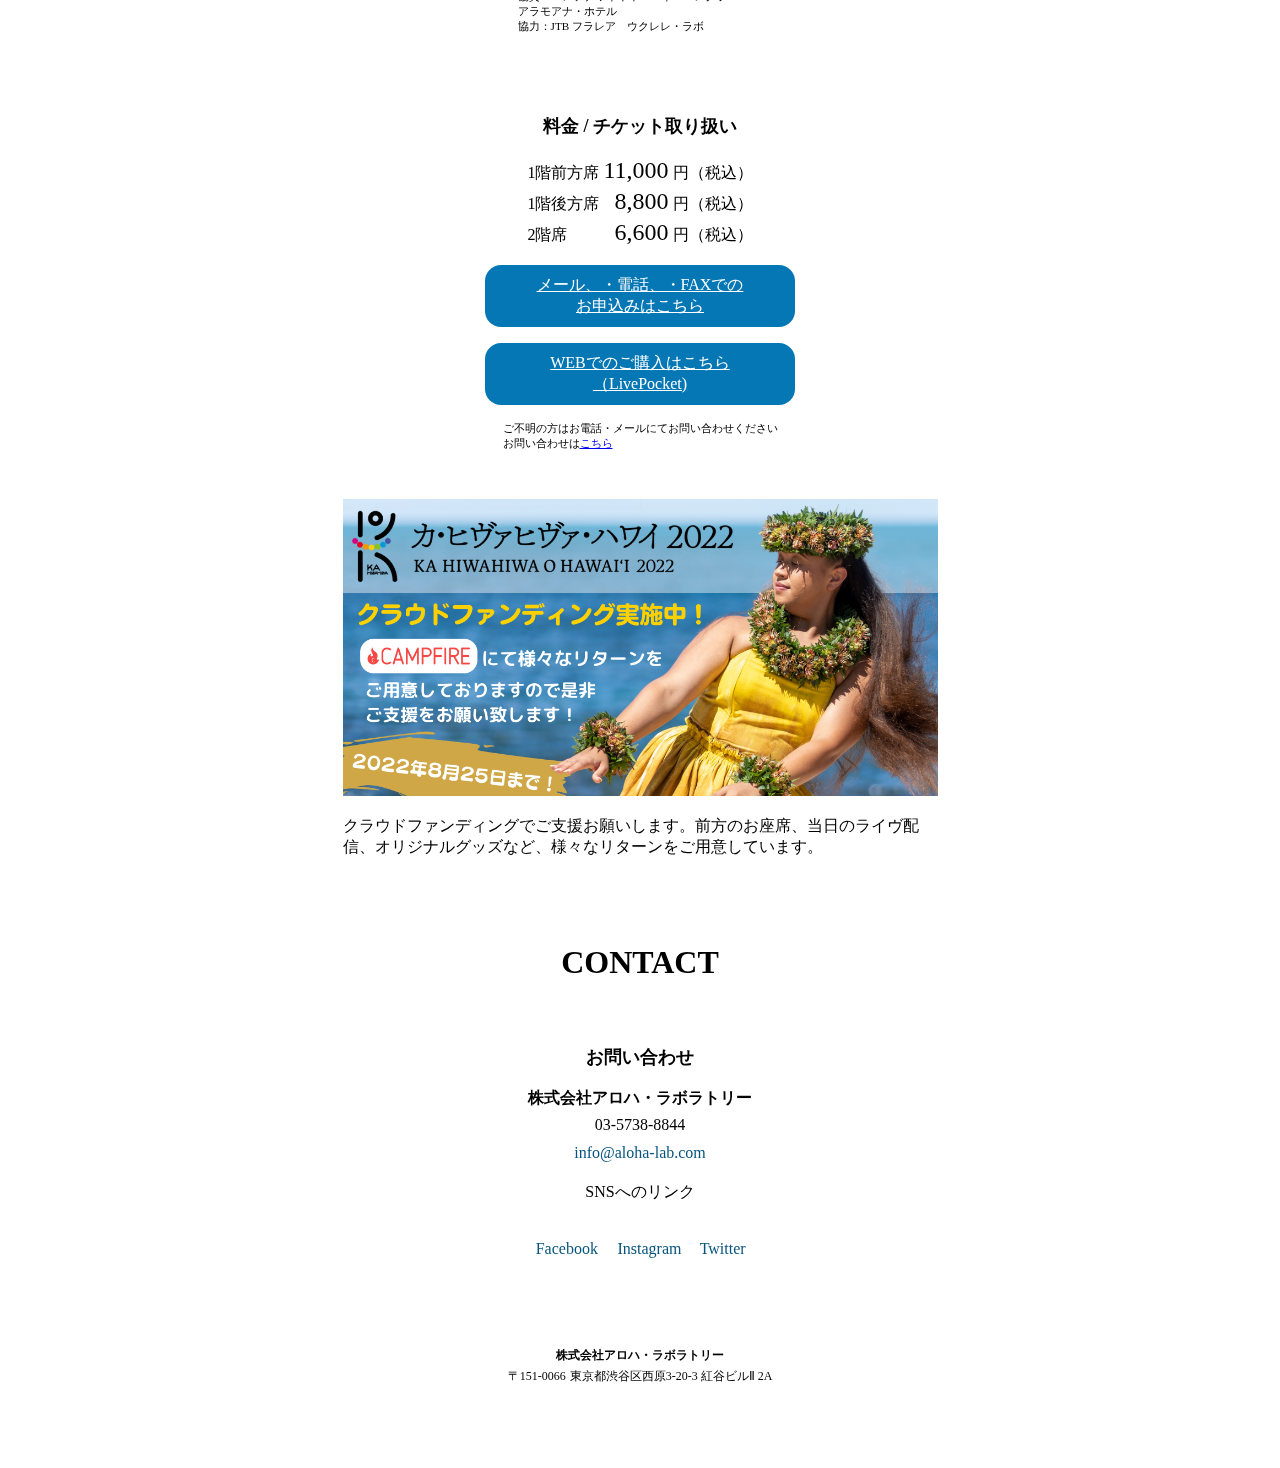
==== commit 6a6f10ab: "Add files via upload" ====
--- a/kahiwa/index.html
+++ b/kahiwa/index.html
@@ -166,9 +166,15 @@
             <td>円（税込）</td>
           </tr>
         </table>
-        <div class="button003"> <a href="//t.livepocket.jp/e/kahiwa2022">電子チケット(LivePocket)<br>のお申し込み</a> </div>
-        <div class="button003"> <a href="https://forms.gle/NgrTXV83oKqi4dLr9">紙チケットのお申し込み</a> </div>
+        <div class="button003"> <a href="https://forms.gle/NgrTXV83oKqi4dLr9">メール、・電話、・FAXでの<br>お申込みはこちら</a> </div>
+        <div class="button003"> <a href="//t.livepocket.jp/e/kahiwa2022">WEBでのご購入はこちら<br>（LivePocket)</a> </div>
         <div class="ticket-syousai">ご不明の方はお電話・メールにてお問い合わせください<br> お問い合わせは<a href="#contact">こちら</a><br> </div>
+      </div>
+      <div class="campfire">
+                <a href="https://camp-fire.jp/projects/view/600494?list=projects_fresh"><img src="assets/image/campfire.png"></a>
+    
+                <p>クラウドファンディングでご支援お願いします。前方のお座席、当日のライヴ配信、オリジナルグッズなど、様々なリターンをご用意しています。</p>
+
       </div>
     </section>
     <section id="section7">
@@ -197,11 +203,6 @@
         </table>
       </div>
     </section>
-	<section>
-		<div class="banner">
-			<a href="https://camp-fire.jp/projects/view/600494"><img width=100% src="assets/image/KHW_Campfire.png"></a>
-		</div>
-	</section>
   </main>
   <footer>
     <table>
--- a/kahiwa/assets/css/main.css
+++ b/kahiwa/assets/css/main.css
@@ -12,6 +12,15 @@
 	z-index:3;
 	animation-name: menu-open ;
 	animation-duration: .4s;
+}
+.campfire{
+	width:85%;
+	max-width: 595px;
+	margin:auto;
+}
+.campfire img{
+	width: 100%;
+	height:auto;
 }
 
 @keyframes menu-open{
@@ -288,7 +297,7 @@
 }
 .ticket-button{
 	position: fixed;
-	background-color: #0577B4;
+	background-color: #FF5B79;
 	bottom:20px;
 	right:20px;
 	border-radius: 8px;
@@ -301,6 +310,7 @@
 	color: #ffffff;
 	font-weight:bold;
 	text-decoration: none;
+	font-size: 17px;
 }
 
 
@@ -399,6 +409,8 @@
 .bigger{
 	font-size:1.5rem;
 }
+
+
 @media screen and (min-width:700px) {
 	header{
 		height:90px;
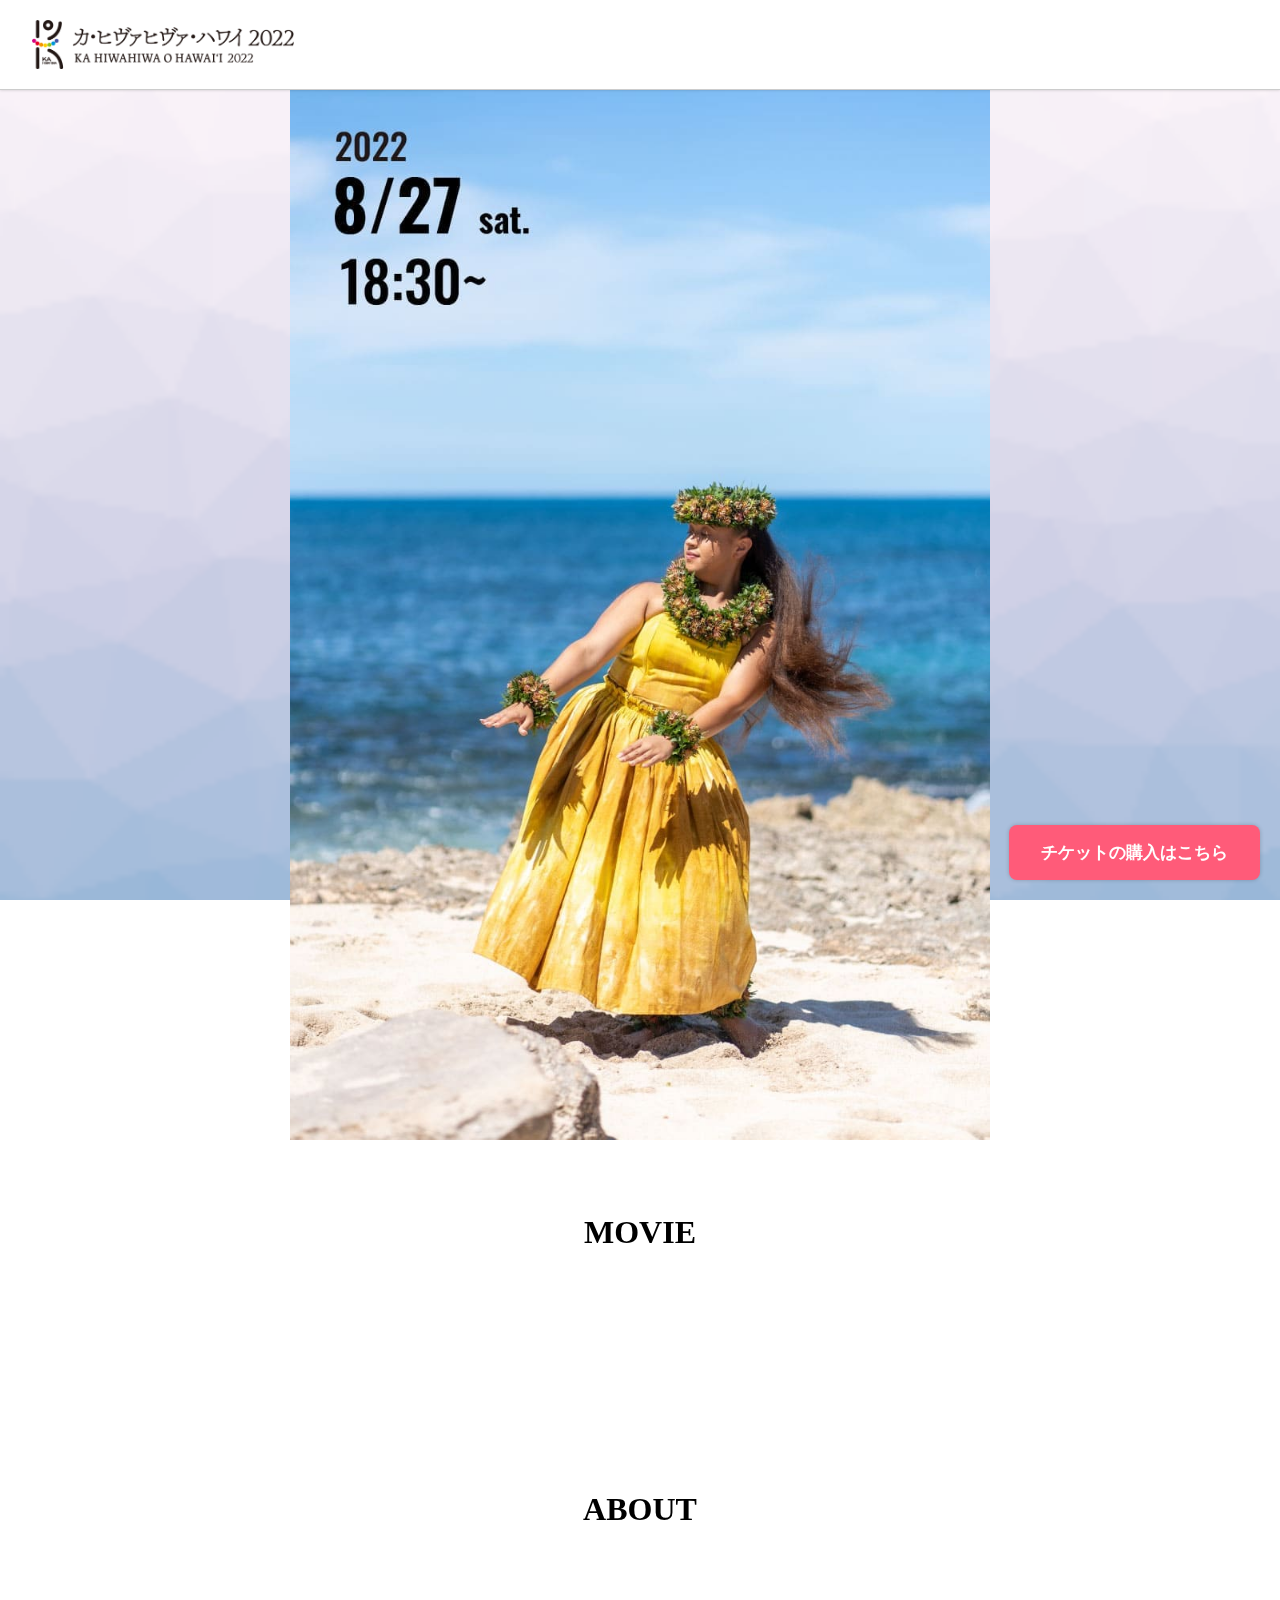
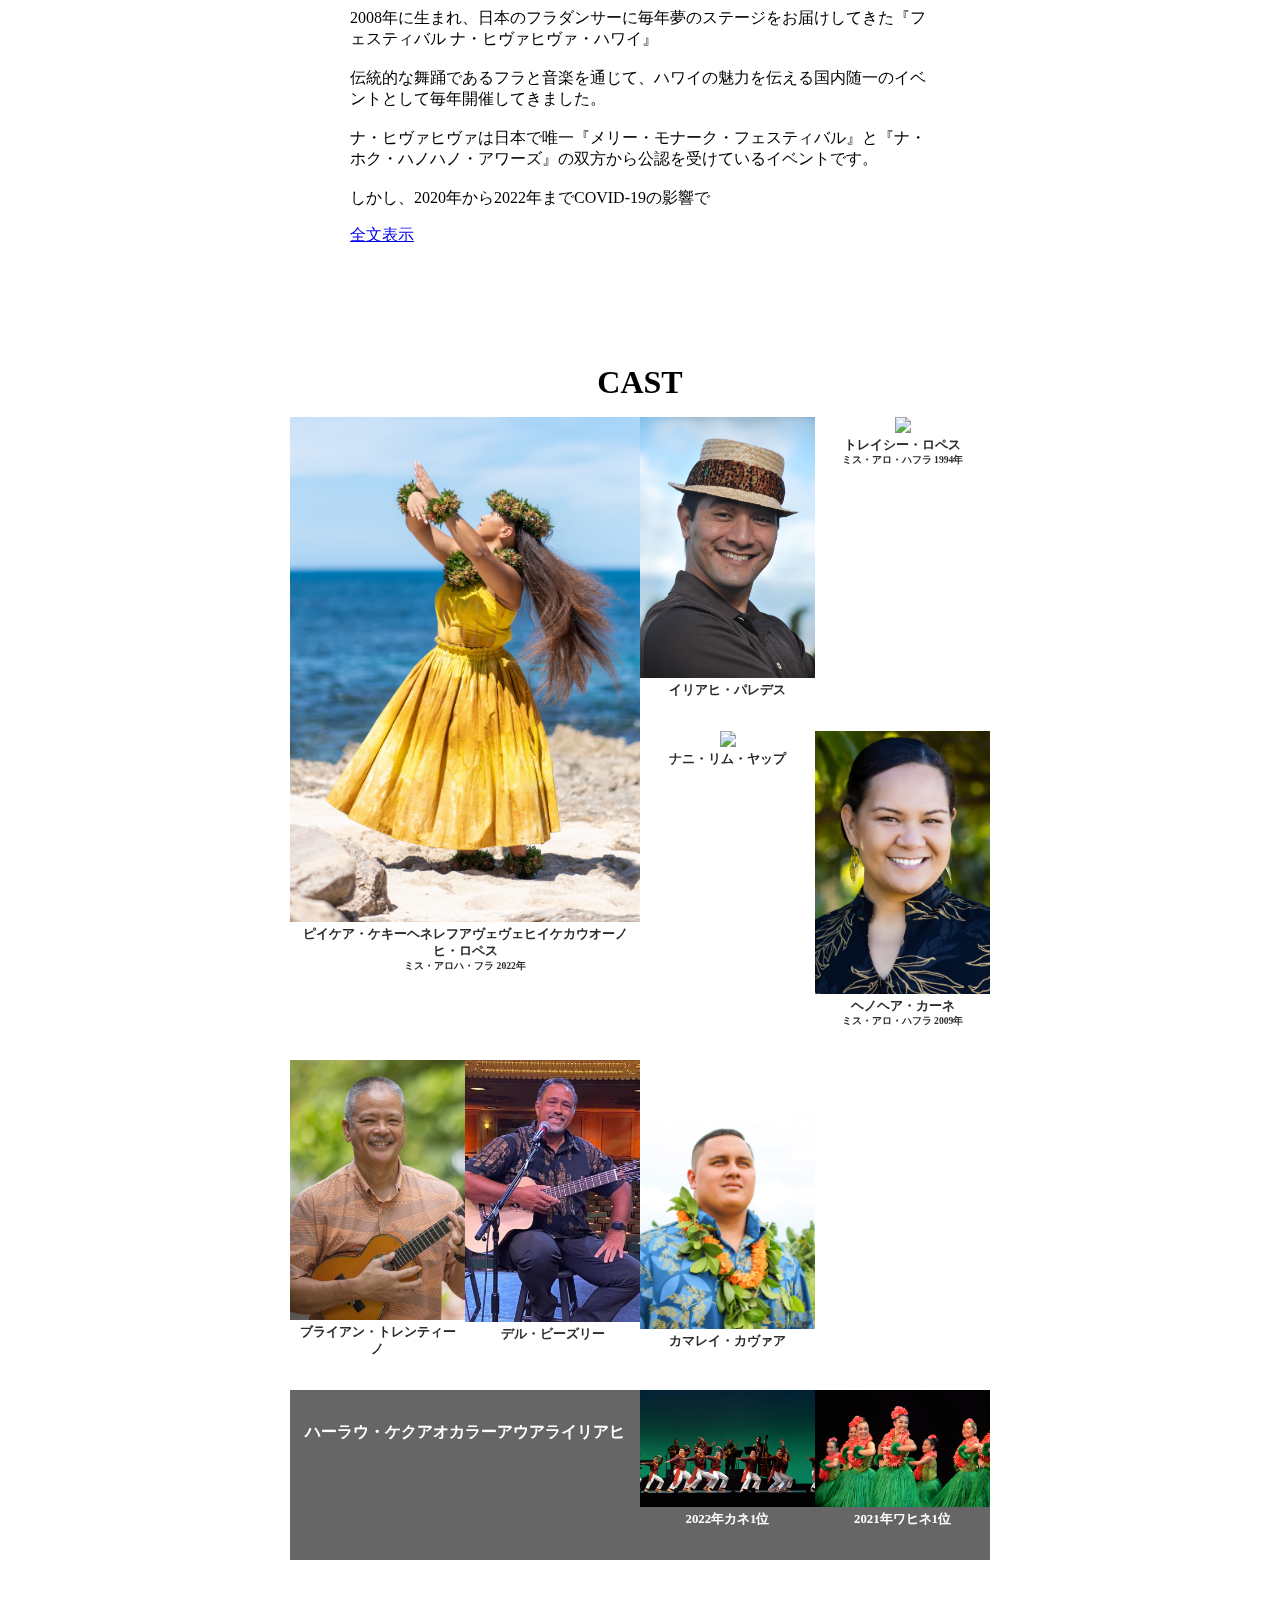
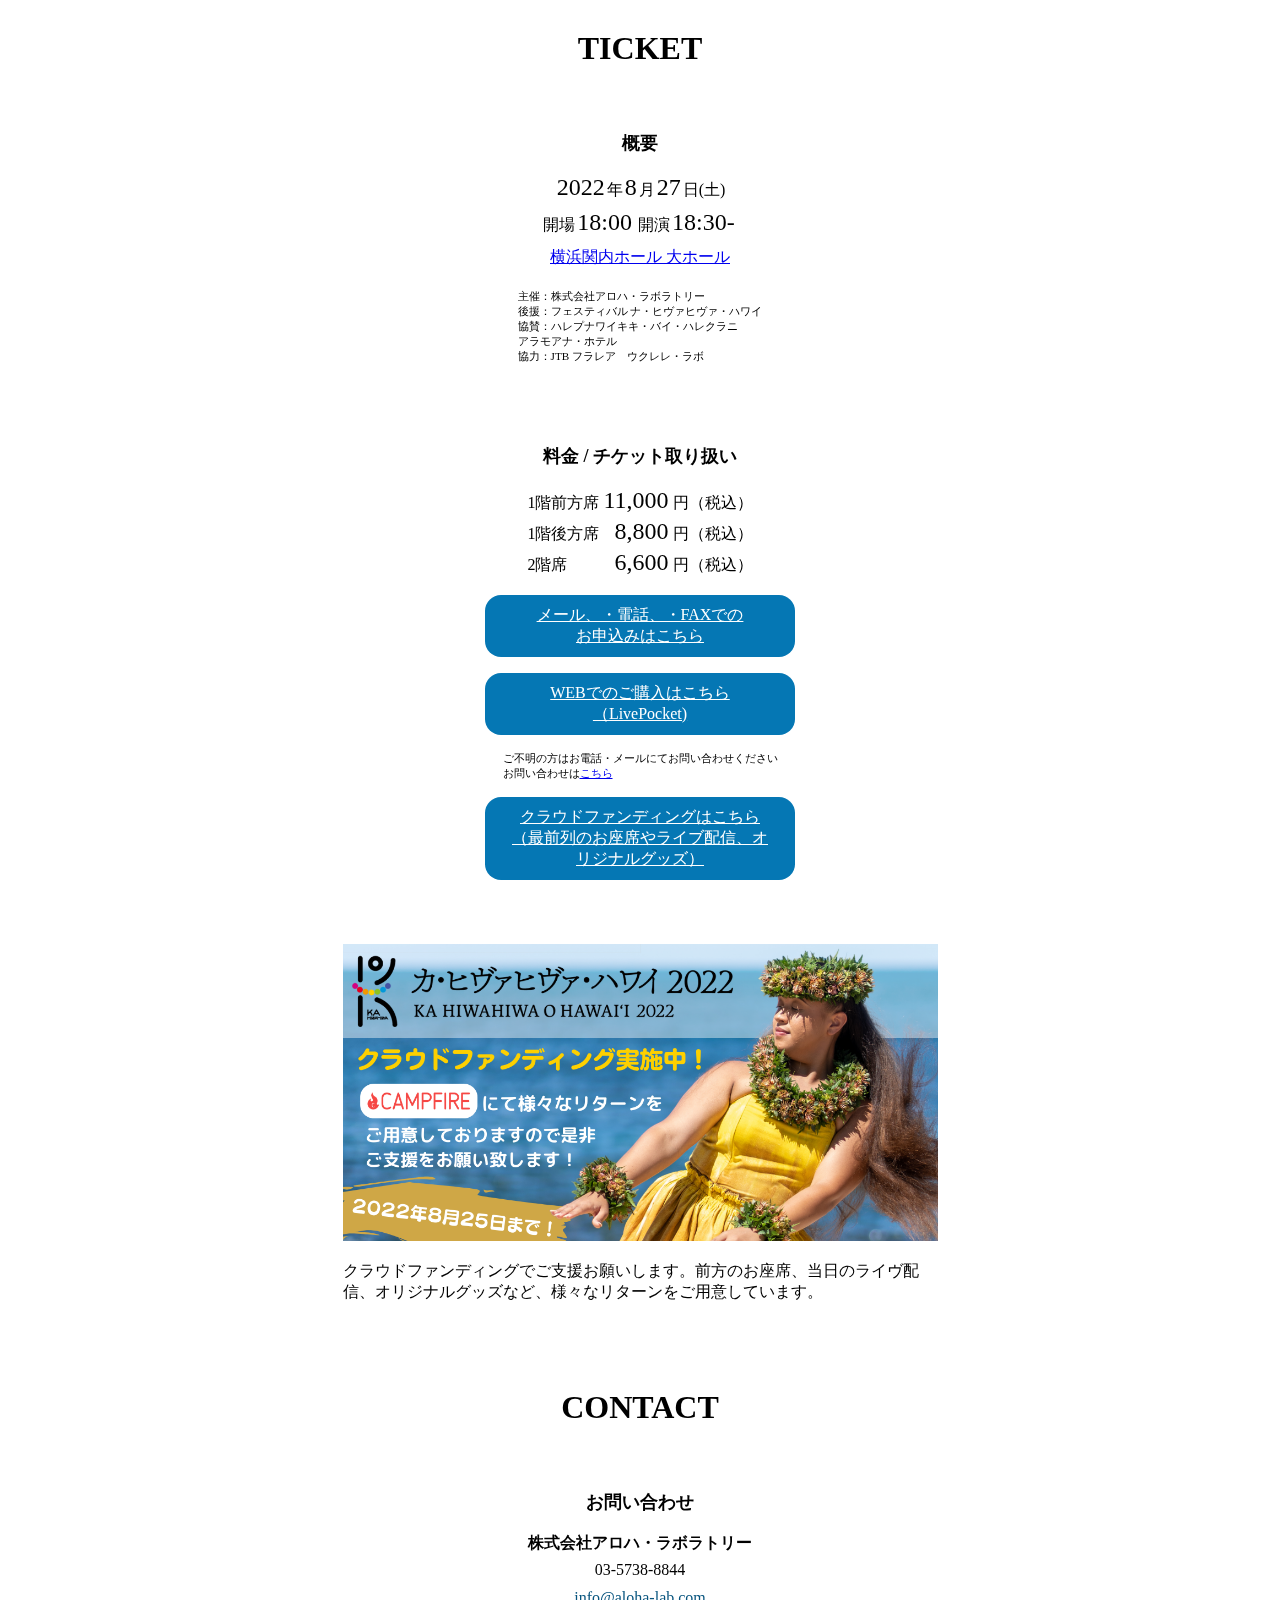
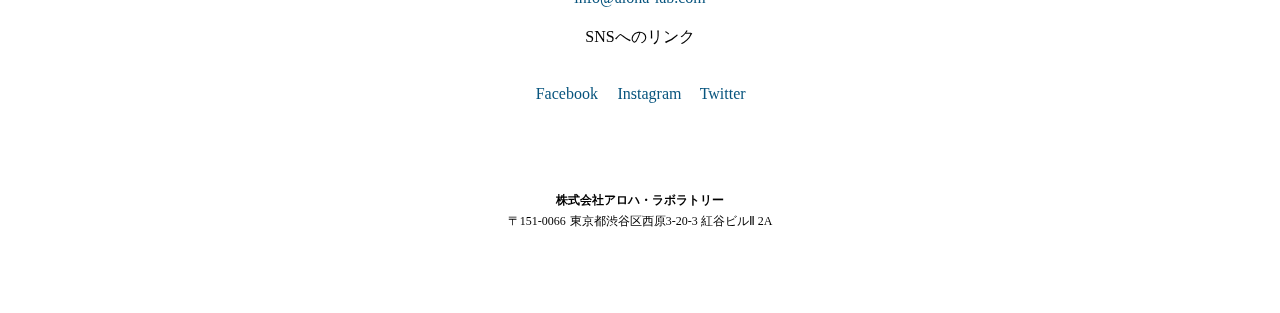
==== commit ec75a965: "Add files via upload" ====
--- a/kahiwa/index.html
+++ b/kahiwa/index.html
@@ -118,6 +118,62 @@
         <p> ミュージシャンとして世界的に有名なケアリイ・レイシェル。2009年に初めてメリー・モナーク・フェスティバルに出場したケアリイのハーラウ「ハーラウ・ケアラオカマイレ」は、それから3年連続で出場し、2人のミス・アロハ・フラを輩出。 <br><br>ケアラオカマイレ初のミス・アロハ・フラとなったのが、2009年に出場したチェリッサ・ヘノヘアナープアイカヴァオケレ・カーネである。その後もハーラウの中心で活躍してきた彼女は、2020年8月にクム　ケアリイからウニキを受け、ハーラウを継承した。 <br><br>現在は結婚して3児の母として子育てをしながら、カメハメハ・スクールのマウイ校で教師としても活躍中。ハワイ語とハワイ文化を後世に伝えることが自身のクレアナ（責任）ととらえ、ハワイ語やフラのレッスンを通じて次世代の育成に力を入れている。 <br><br>日本でもクム　ケアリイのスタイルを学べるよう、「ハーラウ・ケアラオカマイレJAPAN」が開講されており、今回は日本の生徒たちとのスペシャルステージをお届けする。 </p>
       </div>
       </div>
+      <div class="img-frame">
+        <a href="#inline-8" class="inline-8">
+          <image src="assets/image/bryan_tolentino.jpg"></image>
+          <div class="name1">ブライアン・トレンティーノ</div>
+          <div class="name2"></div>
+      </a>
+      <div id="inline-8" style="display:none;">
+        <image src="assets/image/bryan_tolentino.jpg"></image>
+        <div class="name1">ブライアン・トレンティーノ
+          <div class="name2"></div>
+        </div>
+        <p>10歳からウクレレを始め、サンズ・オブ・ハワイやサンディ・マノアなどハワイアンアーティストたちの影響を受けて育つ。<br>
+          1979年にセント・ルイス・スクールを卒業した後、クリス・カマカらとThe Side Order Bandを結成。<br>
+          その後も様々な有名ハワイアンアーティストたちのバックミュージシャンとしてウクレレを演奏しながら、数多くのレコーディングに参加。<br>
+          2005年にはソロアーティストとして初のソロアルバムKa ‘Ukulele Leleをリリース。<br>
+          2016年と2019年にはHerb Ohta Jr.との共同名義で アルバムもリリース。<br>
+          現在もハワイミュージック業界の最前線で活躍しつつ、絶大な信頼を得ている。</p>
+      </div>
+      </div>
+      <div class="img-frame">
+        <a href="#inline-6" class="inline-6">
+          <image src="assets/image/del_beazley.jpg"></image>
+          <div class="name1">デル・ビーズリー</div>
+          <div class="name2"></div>
+      </a>
+      <div id="inline-6" style="display:none;">
+        <image src="assets/image/del_beazley.jpg"></image>
+        <div class="name1">デル・ビーズリー
+          <div class="name2"></div>
+        </div>
+        <p>オアフ島のワイアナエ海岸のマカハで育った、おそらく100％ハワイの伝統を持つミュージシャン。<br>
+          これまでにナホクハノハノアワードで6回受賞をし、IZのナンバーHAWAIIAN SUPA MANの作者として知られる。<br>
+          豊かな声を持ち、ハワイアンからハワイをテーマにした英語の曲まで幅広い曲を演奏している。<br>
+          彼の代表曲はブラウンマンブルースですが、彼のレパートリーには様々なスタイルの曲の膨大な多様性が含まれている。</p>
+      </div>
+      </div>
+      <div class="img-frame">
+        <a href="#inline-7" class="inline-7">
+          <image src="assets/image/kamalei_kawa.jpg"></image>
+          <div class="name1">カマレイ・カヴァア</div>
+          <div class="name2"></div>
+      </a>
+      <div id="inline-7" style="display:none;">
+        <image src="assets/image/kamalei_kawa.jpg"></image>
+        <div class="name1">カマレイ・カヴァア
+          <div class="name2"></div>
+        </div>
+        <p>マウイ島ワイエフ出身。<br>
+          ハワイ語が流暢で音楽を中心に育った。<br>
+          2012年に設立され、2021年に解散してしまったN? Wai ?Eh? Musicのリーダーであった。<br>
+          ?N? Wai ?Eh? Musicとして2019年のナホクハノハノアワードでは最優秀新人賞を受賞。<br>
+          第63回グラミー賞ではBest Regional Roots Music Album部門にノミネートされた。<br>
+          フラダンサーとしては、クム イリアヒ&ハウナニ･パレデス主宰のH?lau Kekuaokal??au?ala?iliahiに所属しており、メリーモナークフラフェスティバルへの出場経験もある。<br>
+          Sweet Dreams Ku?u Momiでソロデビューを果たした。</p>
+      </div>
+      </div>
       <h4>ハーラウ・ケクアオカラーアウアライリアヒ</h4>
       <div class="img-frame u2">
         <a href="assets/image/Kane.jpg" class="image-1">
@@ -169,6 +225,8 @@
         <div class="button003"> <a href="https://forms.gle/NgrTXV83oKqi4dLr9">メール、・電話、・FAXでの<br>お申込みはこちら</a> </div>
         <div class="button003"> <a href="//t.livepocket.jp/e/kahiwa2022">WEBでのご購入はこちら<br>（LivePocket)</a> </div>
         <div class="ticket-syousai">ご不明の方はお電話・メールにてお問い合わせください<br> お問い合わせは<a href="#contact">こちら</a><br> </div>
+        <div class="button003"> <a href="https://camp-fire.jp/projects/view/600494?list=projects_fresh">クラウドファンディングはこちら<br>（最前列のお座席やライブ配信、オリジナルグッズ）</a> </div>
+
       </div>
       <div class="campfire">
                 <a href="https://camp-fire.jp/projects/view/600494?list=projects_fresh"><img src="assets/image/campfire.png"></a>
